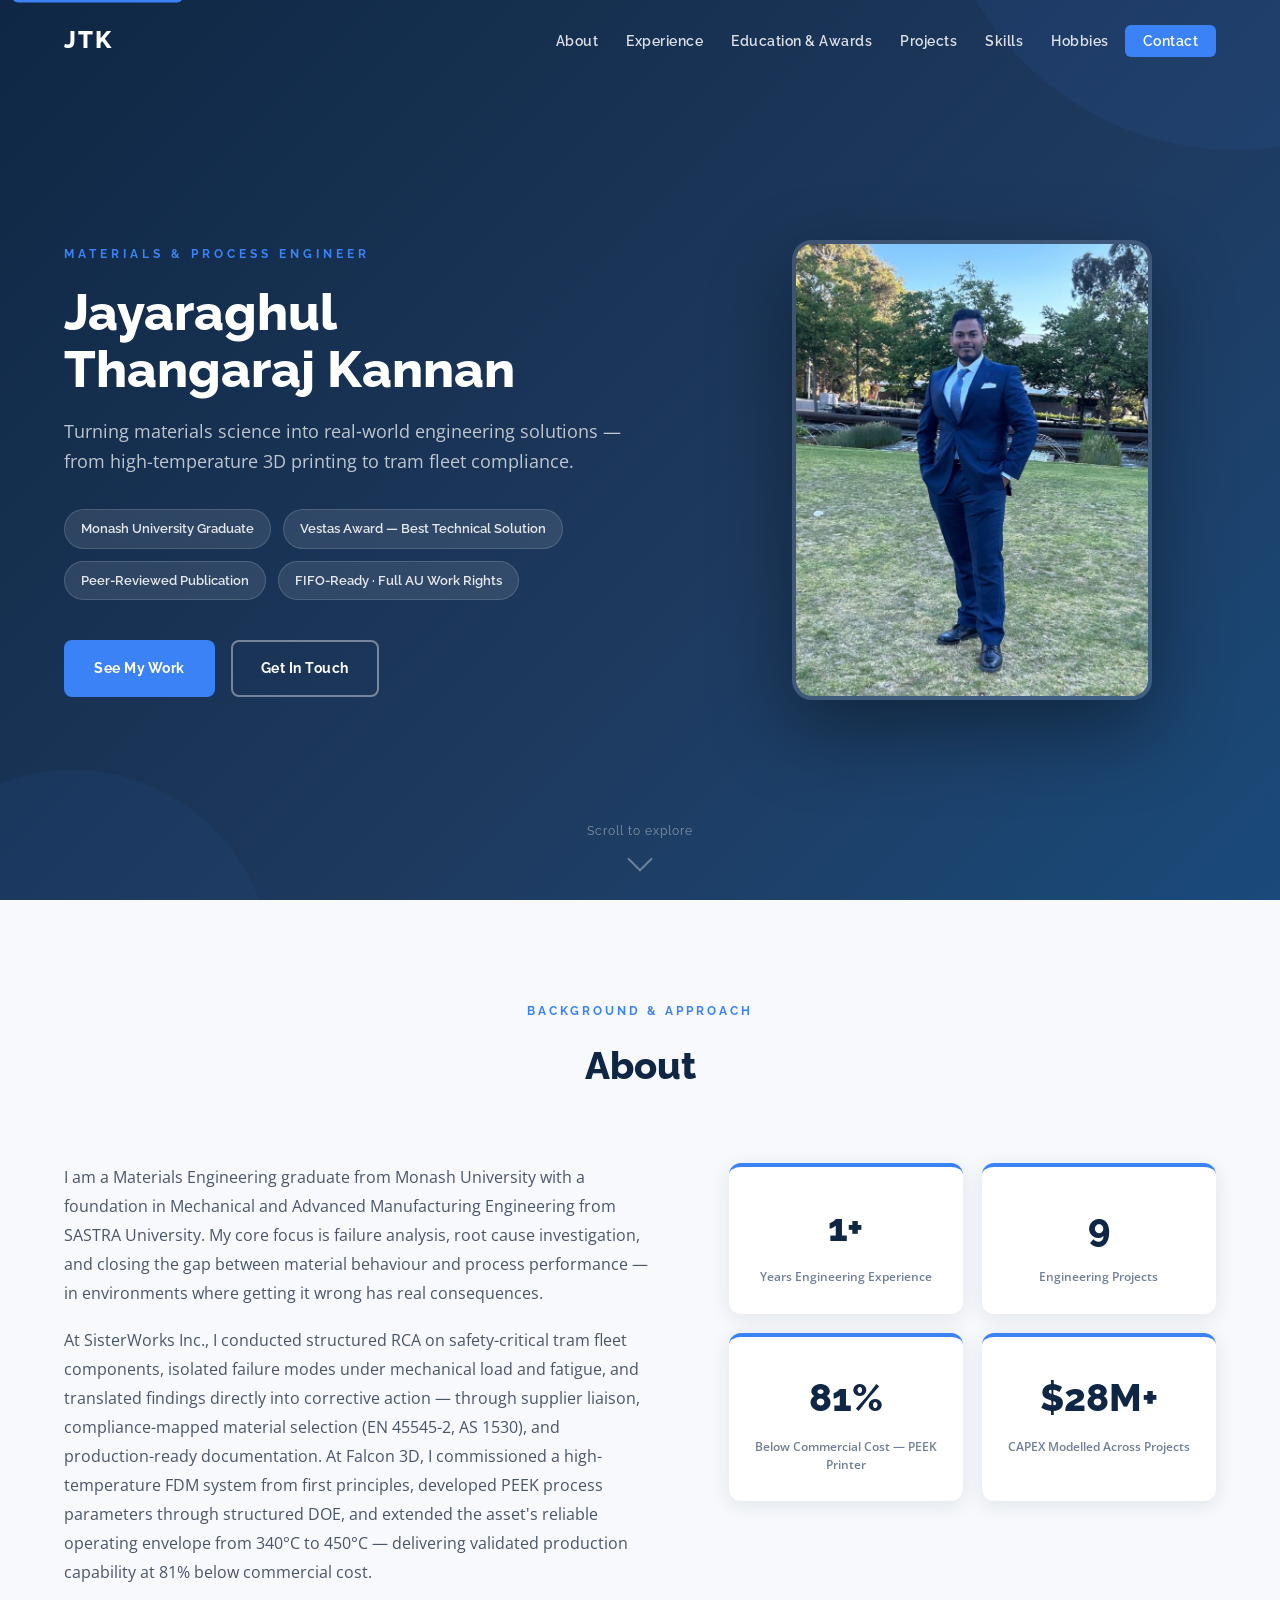
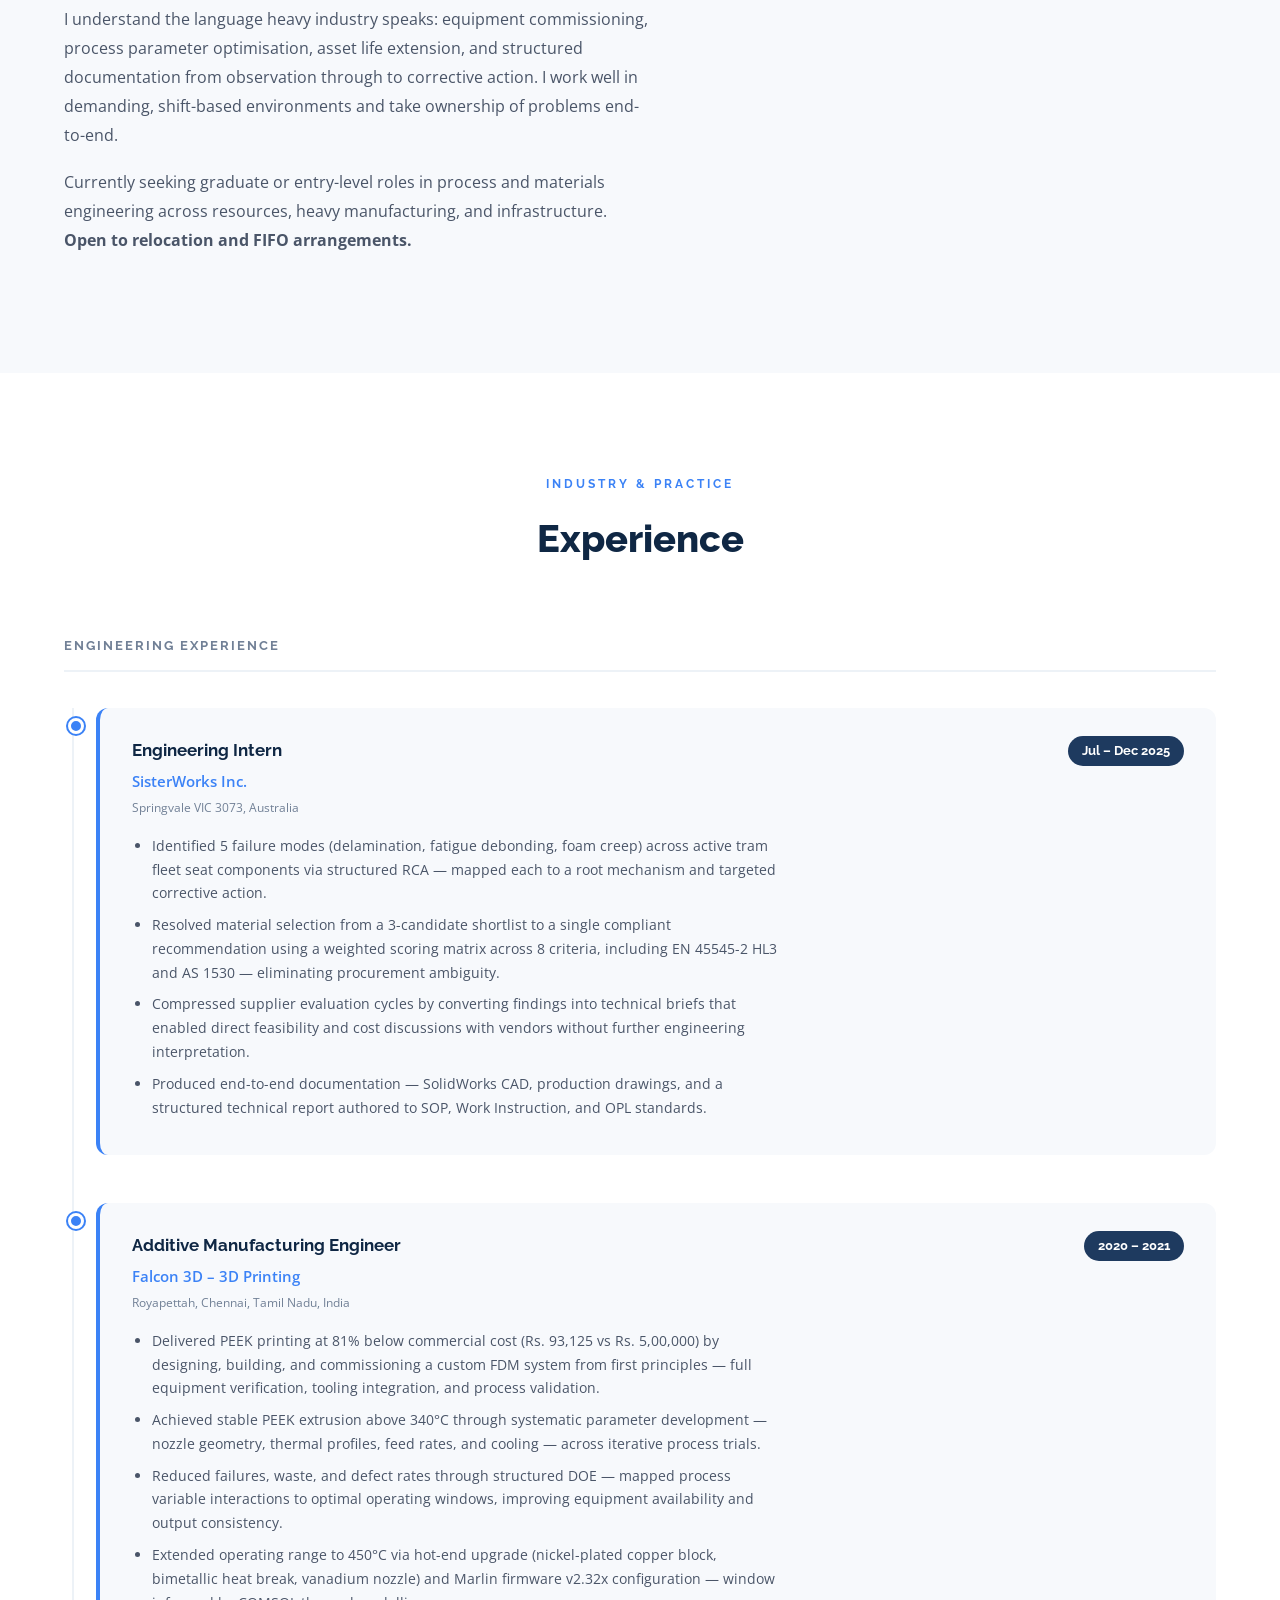
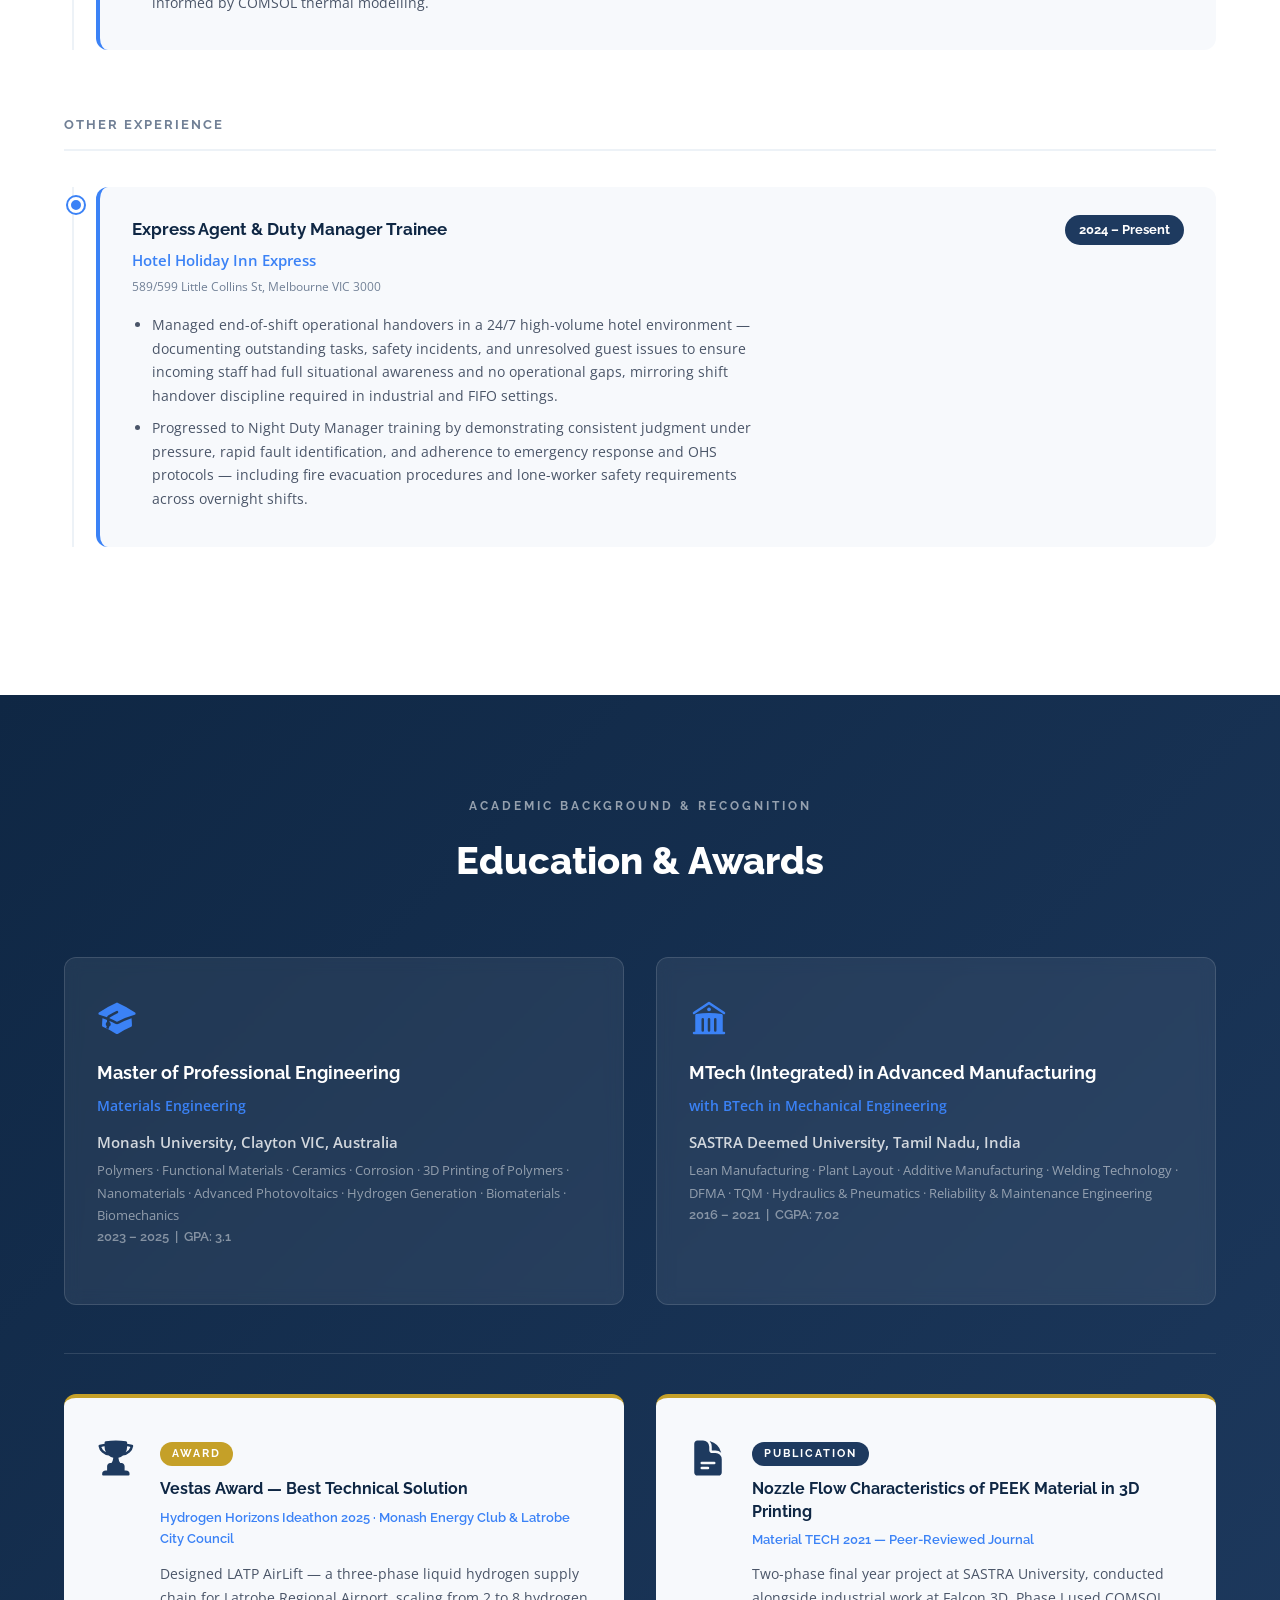
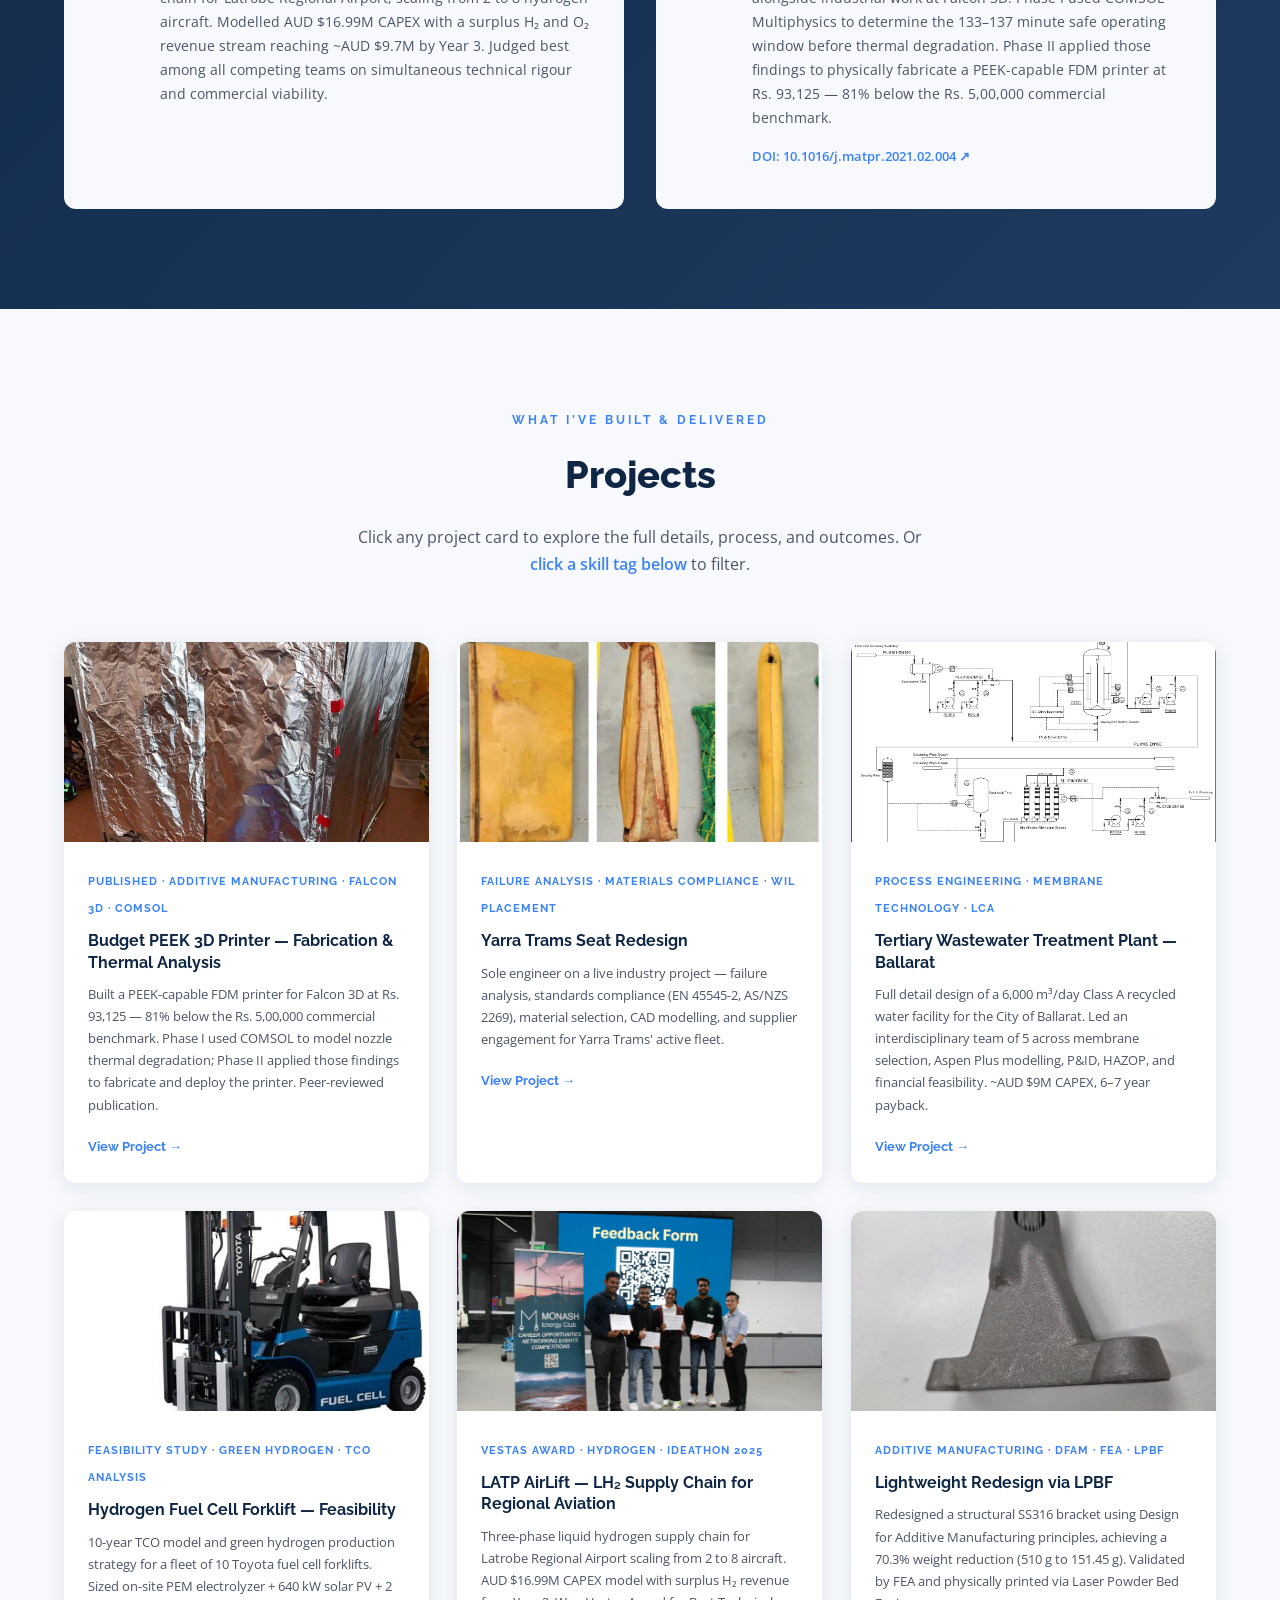
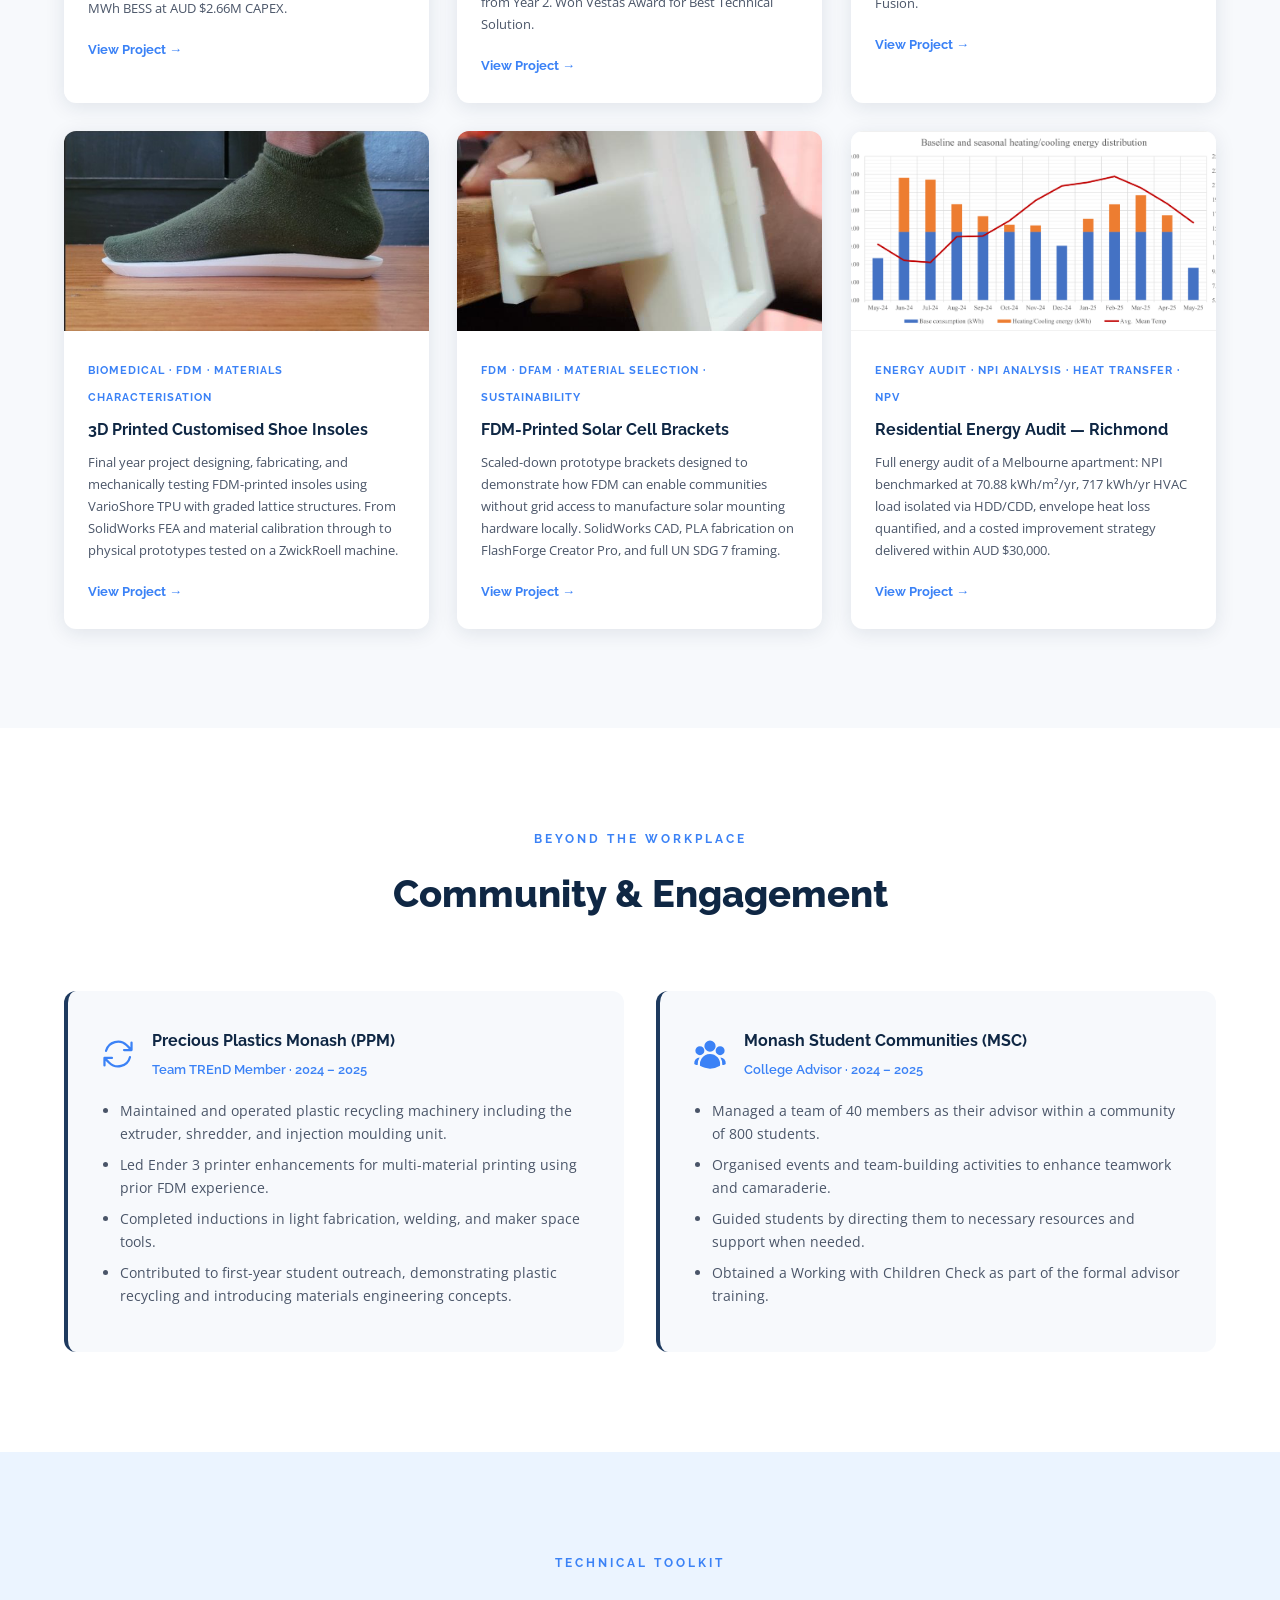
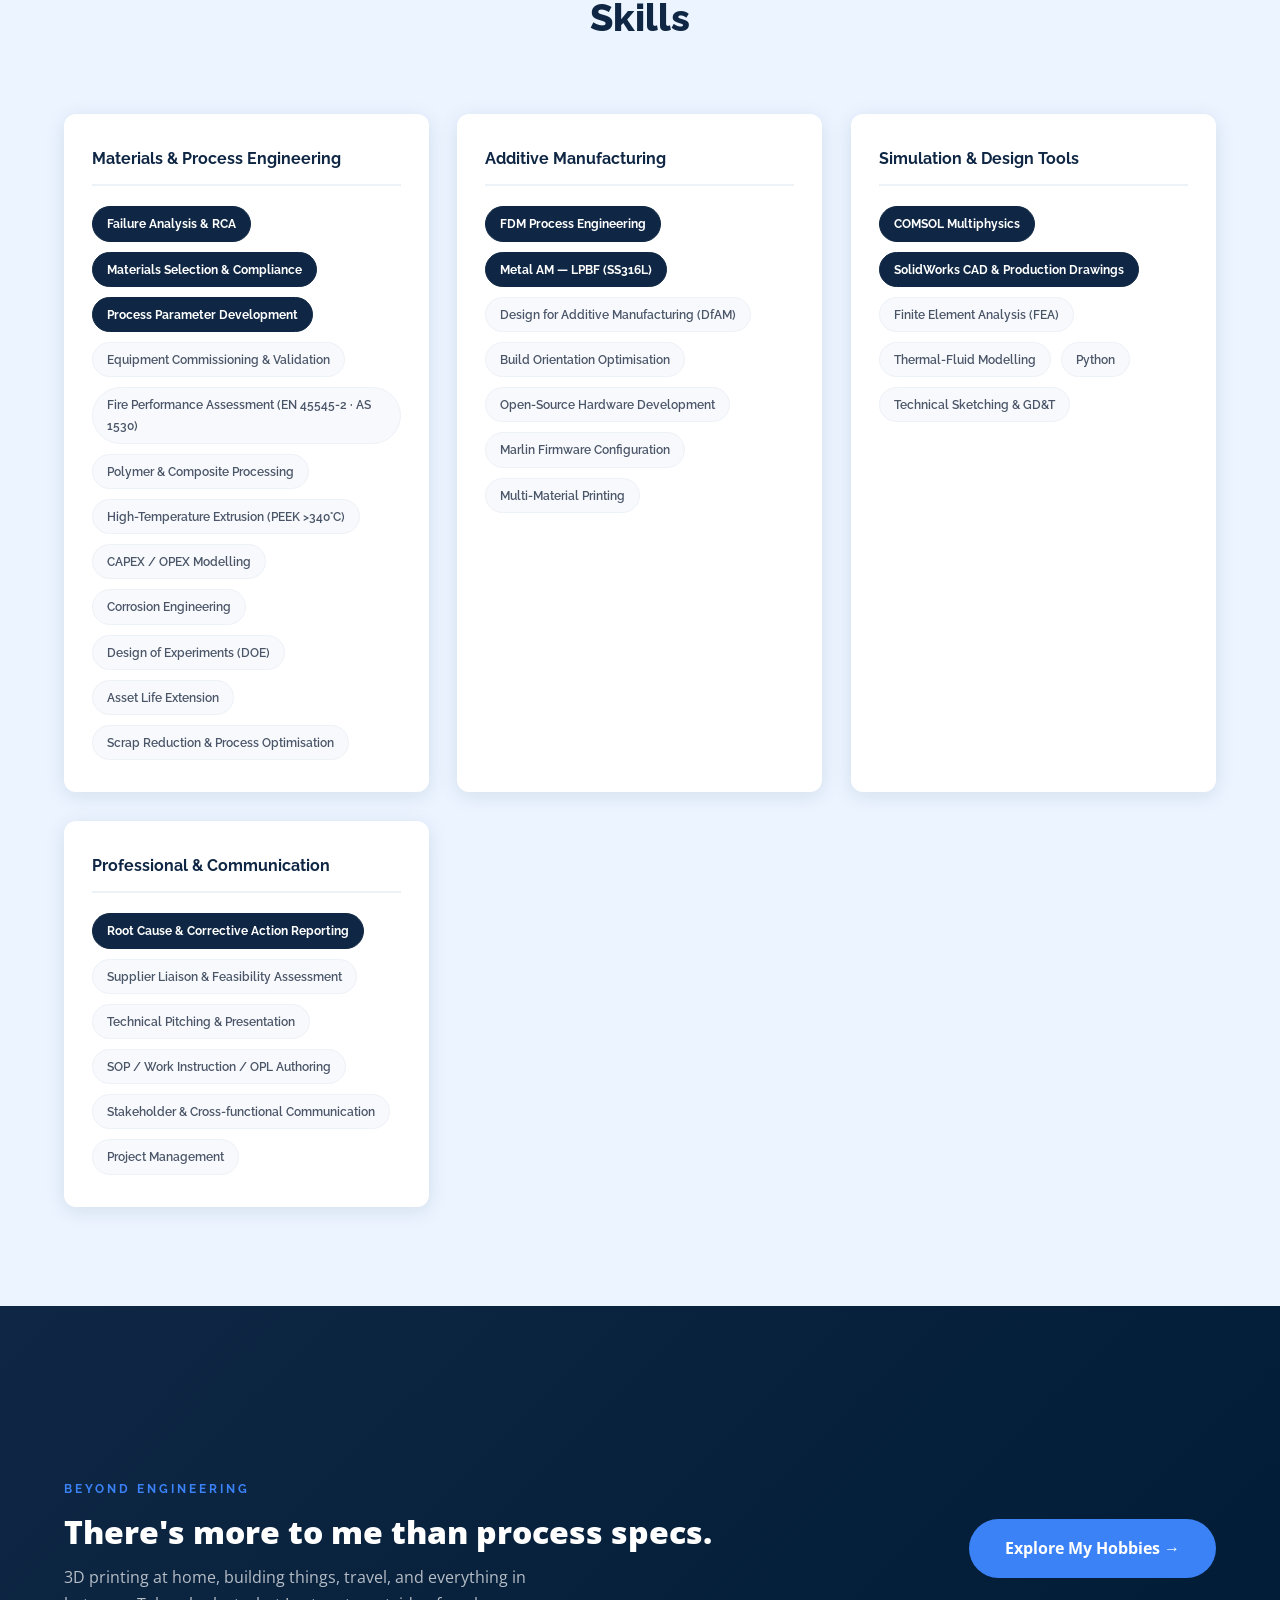
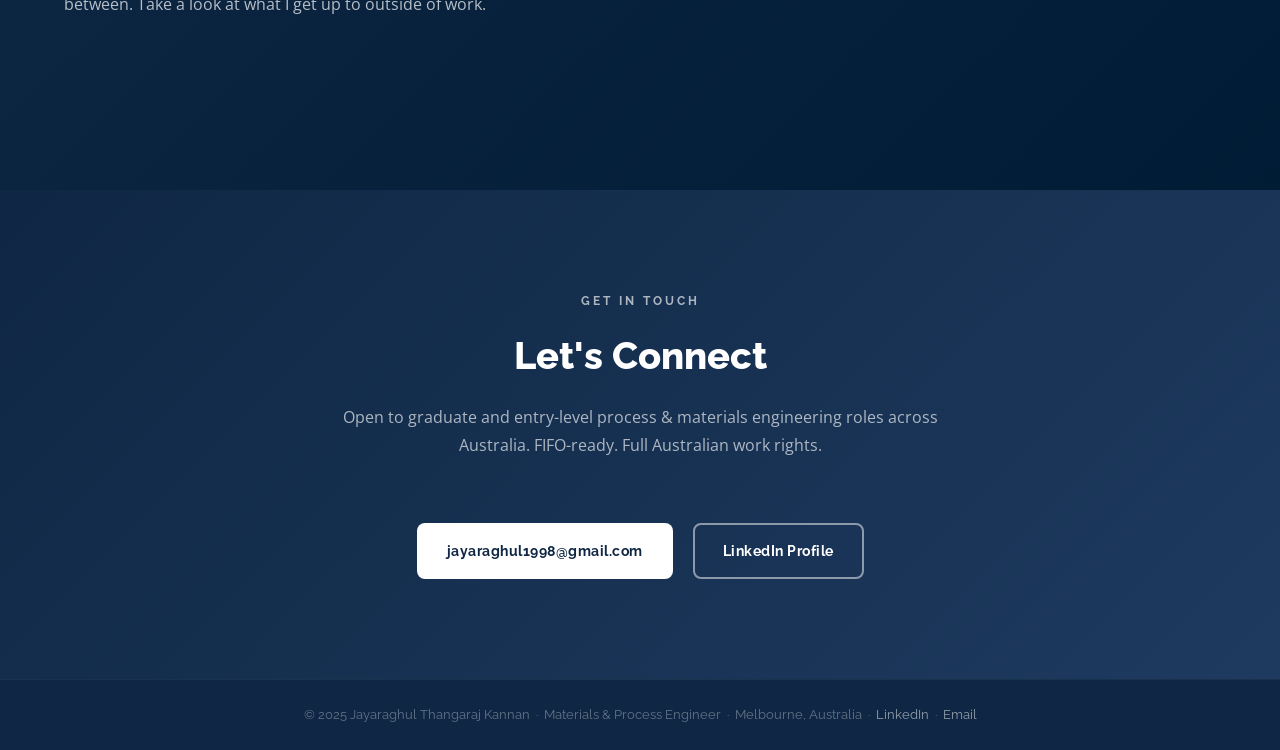
==== index.html @ d1fc7949 "Initial commit — portfolio website" ====
<!DOCTYPE html>
<html lang="en">
<head>
    <meta charset="UTF-8">
    <meta name="viewport" content="width=device-width, initial-scale=1.0">
    <title>Jayaraghul Thangaraj Kannan | Materials & Process Engineer</title>
    <link rel="preconnect" href="https://fonts.googleapis.com">
    <link rel="preconnect" href="https://fonts.gstatic.com" crossorigin>
    <link href="https://fonts.googleapis.com/css2?family=Raleway:wght@300;400;500;600;700;800&family=Open+Sans:wght@300;400;600&display=swap" rel="stylesheet">
    <link rel="stylesheet" href="style.css">
</head>
<body>

    <a class="skip-link" href="#about">Skip to main content</a>

    <!-- ==================== NAVBAR ==================== -->
    <nav class="navbar" id="navbar">
        <div class="nav-container">
            <a href="#home" class="nav-logo">JTK</a>
            <ul class="nav-links" id="navLinks">
                <li><a href="#about">About</a></li>
                <li><a href="#experience">Experience</a></li>
                <li><a href="#education">Education &amp; Awards</a></li>
                <li><a href="#projects">Projects</a></li>
                <li><a href="#skills">Skills</a></li>
                <li><a href="hobbies.html">Hobbies</a></li>
                <li><a href="#contact" class="nav-cta">Contact</a></li>
            </ul>
            <button class="nav-toggle" id="navToggle" aria-label="Toggle menu">
                <span></span><span></span><span></span>
            </button>
        </div>
    </nav>

    <!-- ==================== HERO ==================== -->
    <section class="hero" id="home">
        <div class="hero-container">
            <div class="hero-content">
                <p class="hero-label">Materials &amp; Process Engineer</p>
                <h1 class="hero-name">Jayaraghul<br>Thangaraj Kannan</h1>
                <p class="hero-tagline">Turning materials science into real&#8209;world engineering solutions — from high-temperature 3D printing to tram fleet compliance.</p>
                <div class="hero-highlights">
                    <span>Monash University Graduate</span>
                    <span>Vestas Award — Best Technical Solution</span>
                    <span>Peer-Reviewed Publication</span>
                    <span>FIFO-Ready · Full AU Work Rights</span>
                </div>
                <div class="hero-cta">
                    <a href="#projects" class="btn btn-primary">See My Work</a>
                    <a href="#contact" class="btn btn-outline">Get In Touch</a>
                </div>
            </div>
            <div class="hero-image">
                <div class="image-frame">
                    <img src="images to be used in portfolio page/Jayaraghul Formal suit.jpeg" alt="Jayaraghul Thangaraj Kannan — Materials and Process Engineer">
                </div>
            </div>
        </div>
        <div class="hero-scroll-indicator">
            <span>Scroll to explore</span>
            <div class="scroll-arrow"></div>
        </div>
    </section>

    <!-- ==================== ABOUT ==================== -->
    <section class="about" id="about">
        <div class="section-container">
            <div class="section-header">
                <p class="section-label">Background &amp; Approach</p>
                <h2 class="section-title">About</h2>
            </div>
            <div class="about-grid">
                <div class="about-text">
                    <p>I am a Materials Engineering graduate from Monash University with a foundation in Mechanical and Advanced Manufacturing Engineering from SASTRA University. My core focus is failure analysis, root cause investigation, and closing the gap between material behaviour and process performance — in environments where getting it wrong has real consequences.</p>
                    <p>At SisterWorks Inc., I conducted structured RCA on safety-critical tram fleet components, isolated failure modes under mechanical load and fatigue, and translated findings directly into corrective action — through supplier liaison, compliance-mapped material selection (EN 45545-2, AS 1530), and production-ready documentation. At Falcon 3D, I commissioned a high-temperature FDM system from first principles, developed PEEK process parameters through structured DOE, and extended the asset's reliable operating envelope from 340°C to 450°C — delivering validated production capability at 81% below commercial cost.</p>
                    <p>I understand the language heavy industry speaks: equipment commissioning, process parameter optimisation, asset life extension, and structured documentation from observation through to corrective action. I work well in demanding, shift-based environments and take ownership of problems end-to-end.</p>
                    <p>Currently seeking graduate or entry-level roles in process and materials engineering across resources, heavy manufacturing, and infrastructure. <strong>Open to relocation and FIFO arrangements.</strong></p>
                </div>
                <div class="about-stats">
                    <a href="#experience" class="stat-card fade-in">
                        <span class="stat-number">1+</span>
                        <span class="stat-label">Years Engineering Experience</span>
                    </a>
                    <a href="#projects" class="stat-card fade-in">
                        <span class="stat-number">9</span>
                        <span class="stat-label">Engineering Projects</span>
                    </a>
                    <a href="project-peek-3dprinter.html" class="stat-card fade-in">
                        <span class="stat-number">81%</span>
                        <span class="stat-label">Below Commercial Cost — PEEK Printer</span>
                    </a>
                    <a href="#projects" class="stat-card fade-in">
                        <span class="stat-number">$28M+</span>
                        <span class="stat-label">CAPEX Modelled Across Projects</span>
                    </a>
                </div>
            </div>
        </div>
    </section>

    <!-- ==================== EXPERIENCE ==================== -->
    <section class="experience" id="experience">
        <div class="section-container">
            <div class="section-header">
                <p class="section-label">Industry &amp; Practice</p>
                <h2 class="section-title">Experience</h2>
            </div>

            <h3 class="exp-category">Engineering Experience</h3>
            <div class="timeline">

                <div class="timeline-item fade-in">
                    <div class="timeline-dot"></div>
                    <div class="timeline-content">
                        <div class="timeline-header">
                            <div>
                                <h4 class="timeline-role">Engineering Intern</h4>
                                <p class="timeline-company">SisterWorks Inc.</p>
                                <p class="timeline-location">Springvale VIC 3073, Australia</p>
                            </div>
                            <span class="timeline-date">Jul – Dec 2025</span>
                        </div>
                        <ul class="timeline-bullets">
                            <li>Identified 5 failure modes (delamination, fatigue debonding, foam creep) across active tram fleet seat components via structured RCA — mapped each to a root mechanism and targeted corrective action.</li>
                            <li>Resolved material selection from a 3-candidate shortlist to a single compliant recommendation using a weighted scoring matrix across 8 criteria, including EN 45545-2 HL3 and AS 1530 — eliminating procurement ambiguity.</li>
                            <li>Compressed supplier evaluation cycles by converting findings into technical briefs that enabled direct feasibility and cost discussions with vendors without further engineering interpretation.</li>
                            <li>Produced end-to-end documentation — SolidWorks CAD, production drawings, and a structured technical report authored to SOP, Work Instruction, and OPL standards.</li>
                        </ul>
                    </div>
                </div>

                <div class="timeline-item fade-in">
                    <div class="timeline-dot"></div>
                    <div class="timeline-content">
                        <div class="timeline-header">
                            <div>
                                <h4 class="timeline-role">Additive Manufacturing Engineer</h4>
                                <p class="timeline-company">Falcon 3D – 3D Printing</p>
                                <p class="timeline-location">Royapettah, Chennai, Tamil Nadu, India</p>
                            </div>
                            <span class="timeline-date">2020 – 2021</span>
                        </div>
                        <ul class="timeline-bullets">
                            <li>Delivered PEEK printing at 81% below commercial cost (Rs. 93,125 vs Rs. 5,00,000) by designing, building, and commissioning a custom FDM system from first principles — full equipment verification, tooling integration, and process validation.</li>
                            <li>Achieved stable PEEK extrusion above 340°C through systematic parameter development — nozzle geometry, thermal profiles, feed rates, and cooling — across iterative process trials.</li>
                            <li>Reduced failures, waste, and defect rates through structured DOE — mapped process variable interactions to optimal operating windows, improving equipment availability and output consistency.</li>
                            <li>Extended operating range to 450°C via hot-end upgrade (nickel-plated copper block, bimetallic heat break, vanadium nozzle) and Marlin firmware v2.32x configuration — window informed by COMSOL thermal modelling.</li>
                        </ul>
                    </div>
                </div>

            </div>

            <h3 class="exp-category">Other Experience</h3>
            <div class="timeline">

                <div class="timeline-item fade-in">
                    <div class="timeline-dot"></div>
                    <div class="timeline-content">
                        <div class="timeline-header">
                            <div>
                                <h4 class="timeline-role">Express Agent &amp; Duty Manager Trainee</h4>
                                <p class="timeline-company">Hotel Holiday Inn Express</p>
                                <p class="timeline-location">589/599 Little Collins St, Melbourne VIC 3000</p>
                            </div>
                            <span class="timeline-date">2024 – Present</span>
                        </div>
                        <ul class="timeline-bullets">
                            <li>Managed end-of-shift operational handovers in a 24/7 high-volume hotel environment — documenting outstanding tasks, safety incidents, and unresolved guest issues to ensure incoming staff had full situational awareness and no operational gaps, mirroring shift handover discipline required in industrial and FIFO settings.</li>
                            <li>Progressed to Night Duty Manager training by demonstrating consistent judgment under pressure, rapid fault identification, and adherence to emergency response and OHS protocols — including fire evacuation procedures and lone-worker safety requirements across overnight shifts.</li>
                        </ul>
                    </div>
                </div>

            </div>
        </div>
    </section>

    <!-- ==================== EDUCATION & AWARDS ==================== -->
    <section class="education" id="education">
        <div class="section-container">
            <div class="section-header">
                <p class="section-label">Academic Background &amp; Recognition</p>
                <h2 class="section-title">Education &amp; Awards</h2>
            </div>

            <div class="edu-grid">

                <div class="edu-card fade-in">
                    <div class="edu-icon"><svg xmlns="http://www.w3.org/2000/svg" viewBox="0 0 24 24" fill="currentColor"><path d="M11.7 2.805a.75.75 0 01.6 0A60.65 60.65 0 0122.83 8.72a.75.75 0 01-.231 1.337 49.949 49.949 0 00-9.902 3.912l-.003.002-.34.18a.75.75 0 01-.707 0A50.009 50.009 0 007.5 12.174v-.224c0-.131.067-.248.172-.311a54.614 54.614 0 014.653-2.52.75.75 0 00-.65-1.352 56.129 56.129 0 00-4.78 2.589 1.858 1.858 0 00-.859 1.228 49.803 49.803 0 00-4.634-1.527.75.75 0 01-.231-1.337A60.653 60.653 0 0111.7 2.805z"/><path d="M13.06 15.473a48.45 48.45 0 017.666-3.282c.134 1.414.22 2.843.255 4.285a.75.75 0 01-.46.71 47.878 47.878 0 00-8.105 4.342.75.75 0 01-.832 0 47.877 47.877 0 00-8.104-4.342.75.75 0 01-.461-.71c.035-1.442.121-2.87.255-4.286A48.4 48.4 0 016 13.18v1.27a1.5 1.5 0 00-.14 2.508c-.09.38-.222.753-.397 1.11.452.213.901.434 1.346.661a6.729 6.729 0 00.551-1.608 1.5 1.5 0 00.14-2.67v-.645a48.549 48.549 0 013.44 1.668 2.25 2.25 0 002.12 0z"/></svg></div>
                    <h4 class="edu-degree">Master of Professional Engineering</h4>
                    <p class="edu-field">Materials Engineering</p>
                    <p class="edu-uni">Monash University, Clayton VIC, Australia</p>
                    <p class="edu-courses">Polymers &middot; Functional Materials &middot; Ceramics &middot; Corrosion &middot; 3D Printing of Polymers &middot; Nanomaterials &middot; Advanced Photovoltaics &middot; Hydrogen Generation &middot; Biomaterials &middot; Biomechanics</p>
                    <p class="edu-date">2023 – 2025 &nbsp;|&nbsp; GPA: 3.1</p>
                </div>

                <div class="edu-card fade-in">
                    <div class="edu-icon"><svg xmlns="http://www.w3.org/2000/svg" viewBox="0 0 24 24" fill="currentColor"><path d="M11.584 2.376a.75.75 0 01.832 0l9 6a.75.75 0 11-.832 1.248L12 3.901 3.416 9.624a.75.75 0 01-.832-1.248l9-6z"/><path fill-rule="evenodd" d="M20.25 10.332v9.918H21a.75.75 0 010 1.5H3a.75.75 0 010-1.5h.75v-9.918a.75.75 0 01.634-.74A49.109 49.109 0 0112 9c2.59 0 5.134.202 7.616.592a.75.75 0 01.634.74zm-7.5 2.418a.75.75 0 00-1.5 0v6.75a.75.75 0 001.5 0v-6.75zm3-.75a.75.75 0 01.75.75v6.75a.75.75 0 01-1.5 0v-6.75a.75.75 0 01.75-.75zM9 12.75a.75.75 0 00-1.5 0v6.75a.75.75 0 001.5 0v-6.75z" clip-rule="evenodd"/><path d="M12 7.875a1.125 1.125 0 100-2.25 1.125 1.125 0 000 2.25z"/></svg></div>
                    <h4 class="edu-degree">MTech (Integrated) in Advanced Manufacturing</h4>
                    <p class="edu-field">with BTech in Mechanical Engineering</p>
                    <p class="edu-uni">SASTRA Deemed University, Tamil Nadu, India</p>
                    <p class="edu-courses">Lean Manufacturing &middot; Plant Layout &middot; Additive Manufacturing &middot; Welding Technology &middot; DFMA &middot; TQM &middot; Hydraulics &amp; Pneumatics &middot; Reliability &amp; Maintenance Engineering</p>
                    <p class="edu-date">2016 – 2021 &nbsp;|&nbsp; CGPA: 7.02</p>
                </div>

            </div>

            <span id="awards" style="display:block; position:relative; top:-80px; visibility:hidden;"></span>
            <div class="edu-awards-divider"></div>

            <div class="awards-grid">

                <div class="award-card fade-in">
                    <a href="project-hydrogen-ideathon.html" class="award-stretched-link" aria-label="View Vestas Award project"></a>
                    <div class="award-icon"><svg xmlns="http://www.w3.org/2000/svg" viewBox="0 0 24 24" fill="currentColor"><path fill-rule="evenodd" d="M5.166 2.621v.858c-1.035.148-2.059.33-3.071.543a.75.75 0 00-.584.859 6.753 6.753 0 006.138 5.6 6.73 6.73 0 002.743 1.346A6.707 6.707 0 019.279 15H8.54c-1.036 0-1.875.84-1.875 1.875V19.5h-.75a2.25 2.25 0 00-2.25 2.25c0 .414.336.75.75.75h15a.75.75 0 00.75-.75 2.25 2.25 0 00-2.25-2.25h-.75v-2.625c0-1.036-.84-1.875-1.875-1.875h-.739a6.706 6.706 0 01-1.112-3.173 6.73 6.73 0 002.743-1.347 6.753 6.753 0 006.139-5.6.75.75 0 00-.585-.858 47.077 47.077 0 00-3.07-.543V2.62a.75.75 0 00-.658-.744 49.798 49.798 0 00-6.093-.377c-2.063 0-4.096.128-6.093.377a.75.75 0 00-.657.744zm0 2.629c0 1.196.312 2.32.857 3.294A5.266 5.266 0 013.16 5.337a45.6 45.6 0 012.006-.343v.256zm13.5 0v-.256c.674.1 1.343.214 2.006.343a5.265 5.265 0 01-2.863 3.207 6.72 6.72 0 00.857-3.294z" clip-rule="evenodd"/></svg></div>
                    <div class="award-body">
                        <span class="award-badge">Award</span>
                        <h4 class="award-title">Vestas Award — Best Technical Solution</h4>
                        <p class="award-event">Hydrogen Horizons Ideathon 2025 · Monash Energy Club &amp; Latrobe City Council</p>
                        <p class="award-desc">Designed LATP AirLift — a three-phase liquid hydrogen supply chain for Latrobe Regional Airport, scaling from 2 to 8 hydrogen aircraft. Modelled AUD $16.99M CAPEX with a surplus H₂ and O₂ revenue stream reaching ~AUD $9.7M by Year 3. Judged best among all competing teams on simultaneous technical rigour and commercial viability.</p>
                    </div>
                </div>

                <div class="award-card fade-in">
                    <a href="project-peek-3dprinter.html" class="award-stretched-link" aria-label="View PEEK 3D printer project"></a>
                    <div class="award-icon"><svg xmlns="http://www.w3.org/2000/svg" viewBox="0 0 24 24" fill="currentColor"><path fill-rule="evenodd" d="M5.625 1.5c-1.036 0-1.875.84-1.875 1.875v17.25c0 1.035.84 1.875 1.875 1.875h12.75c1.035 0 1.875-.84 1.875-1.875V12.75A3.75 3.75 0 0016.5 9h-1.875a1.875 1.875 0 01-1.875-1.875V5.25A3.75 3.75 0 009 1.5H5.625zM7.5 15a.75.75 0 01.75-.75h7.5a.75.75 0 010 1.5h-7.5A.75.75 0 017.5 15zm.75 2.25a.75.75 0 000 1.5H12a.75.75 0 000-1.5H8.25z" clip-rule="evenodd"/><path d="M12.971 1.816A5.23 5.23 0 0114.25 5.25v1.875c0 .207.168.375.375.375H16.5a5.23 5.23 0 013.434 1.279 9.768 9.768 0 00-6.963-6.963z"/></svg></div>
                    <div class="award-body">
                        <span class="award-badge pub">Publication</span>
                        <h4 class="award-title">Nozzle Flow Characteristics of PEEK Material in 3D Printing</h4>
                        <p class="award-event">Material TECH 2021 — Peer-Reviewed Journal</p>
                        <p class="award-desc">Two-phase final year project at SASTRA University, conducted alongside industrial work at Falcon 3D. Phase I used COMSOL Multiphysics to determine the 133–137 minute safe operating window before thermal degradation. Phase II applied those findings to physically fabricate a PEEK-capable FDM printer at Rs. 93,125 — 81% below the Rs. 5,00,000 commercial benchmark.</p>
                        <a href="https://doi.org/10.1016/j.matpr.2021.02.004" class="award-doi" target="_blank" rel="noopener">DOI: 10.1016/j.matpr.2021.02.004 ↗</a>
                    </div>
                </div>

            </div>
        </div>
    </section>

    <!-- ==================== PROJECTS ==================== -->
    <section class="projects" id="projects">
        <div class="section-container">
            <div class="section-header">
                <p class="section-label">What I've Built &amp; Delivered</p>
                <h2 class="section-title">Projects</h2>
                <p class="section-subtitle">Click any project card to explore the full details, process, and outcomes. <span id="filterHint" style="display:none;">Or <a href="#skills" style="color:var(--blue-accent);font-weight:600;">click a skill tag below</a> to filter.</span></p>
            </div>
            <div class="filter-bar" id="filterBar" role="status" aria-live="polite"></div>
            <div class="projects-grid">

                <a href="project-peek-3dprinter.html" class="project-card fade-in" data-skills="fdm, peek, comsol, thermal, equipment-commissioning, open-source, marlin">
                    <div class="project-img">
                        <img src="images/projects/peek-3dprinter/fab_p29_1.jpeg" alt="Completed budget PEEK FDM 3D printer fully enclosed in aluminium foil — built for Falcon 3D at Rs. 93,125" loading="lazy">
                    </div>
                    <div class="project-body">
                        <span class="project-tag">Published · Additive Manufacturing · Falcon 3D · COMSOL</span>
                        <h4 class="project-title">Budget PEEK 3D Printer — Fabrication &amp; Thermal Analysis</h4>
                        <p class="project-desc">Built a PEEK-capable FDM printer for Falcon 3D at Rs. 93,125 — 81% below the Rs. 5,00,000 commercial benchmark. Phase I used COMSOL to model nozzle thermal degradation; Phase II applied those findings to fabricate and deploy the printer. Peer-reviewed publication.</p>
                        <span class="project-link">View Project →</span>
                    </div>
                </a>

                <a href="project-tram-seat.html" class="project-card fade-in" data-skills="failure-analysis, materials-selection, solidworks, en-45545-2, polymer, feasibility">
                    <div class="project-img">
                        <img src="images/projects/tram-seat/seat-damage.jpg" alt="Decommissioned Yarra Trams seat showing surface wear and foam delamination" style="width:100%;height:100%;object-fit:cover;" loading="lazy">
                    </div>
                    <div class="project-body">
                        <span class="project-tag">Failure Analysis · Materials Compliance · WIL Placement</span>
                        <h4 class="project-title">Yarra Trams Seat Redesign</h4>
                        <p class="project-desc">Sole engineer on a live industry project — failure analysis, standards compliance (EN 45545-2, AS/NZS 2269), material selection, CAD modelling, and supplier engagement for Yarra Trams' active fleet.</p>
                        <span class="project-link">View Project →</span>
                    </div>
                </a>

                <a href="project-wastewater.html" class="project-card fade-in" data-skills="process-engineering, capex, feasibility, hazop">
                    <div class="project-img">
                        <img src="images/projects/wastewater/pid-diagram.png" alt="P&ID diagram for tertiary wastewater treatment plant — equalization tank, MBBR reactor, microfiltration membrane system with full instrumentation" loading="lazy">
                    </div>
                    <div class="project-body">
                        <span class="project-tag">Process Engineering · Membrane Technology · LCA</span>
                        <h4 class="project-title">Tertiary Wastewater Treatment Plant — Ballarat</h4>
                        <p class="project-desc">Full detail design of a 6,000 m³/day Class A recycled water facility for the City of Ballarat. Led an interdisciplinary team of 5 across membrane selection, Aspen Plus modelling, P&amp;ID, HAZOP, and financial feasibility. ~AUD $9M CAPEX, 6–7 year payback.</p>
                        <span class="project-link">View Project →</span>
                    </div>
                </a>

                <a href="project-hydrogen-forklifts.html" class="project-card fade-in" data-skills="capex, feasibility, green-hydrogen, python">
                    <div class="project-img">
                        <img src="images/projects/hydrogen-forklifts/toyota-forklift.png" alt="Toyota 2.5-ton hydrogen fuel cell forklift — blue industrial forklift with FUEL CELL branding" style="width:100%;height:100%;object-fit:cover;background:#f0f4f8;" loading="lazy">
                    </div>
                    <div class="project-body">
                        <span class="project-tag">Feasibility Study · Green Hydrogen · TCO Analysis</span>
                        <h4 class="project-title">Hydrogen Fuel Cell Forklift — Feasibility</h4>
                        <p class="project-desc">10-year TCO model and green hydrogen production strategy for a fleet of 10 Toyota fuel cell forklifts. Sized on-site PEM electrolyzer + 640 kW solar PV + 2 MWh BESS at AUD $2.66M CAPEX.</p>
                        <span class="project-link">View Project →</span>
                    </div>
                </a>

                <a href="project-hydrogen-ideathon.html" class="project-card fade-in" data-skills="capex, feasibility, green-hydrogen, presentation">
                    <div class="project-img">
                        <img src="images/projects/hydrogen-ideathon/vestas-team-photo.jpg" alt="Team LATP AirLift holding Vestas Award certificates at Ideathon 2025" loading="lazy">
                    </div>
                    <div class="project-body">
                        <span class="project-tag">Vestas Award · Hydrogen · Ideathon 2025</span>
                        <h4 class="project-title">LATP AirLift — LH₂ Supply Chain for Regional Aviation</h4>
                        <p class="project-desc">Three-phase liquid hydrogen supply chain for Latrobe Regional Airport scaling from 2 to 8 aircraft. AUD $16.99M CAPEX model with surplus H₂ revenue from Year 2. Won Vestas Award for Best Technical Solution.</p>
                        <span class="project-link">View Project →</span>
                    </div>
                </a>

                <a href="project-lpbf-redesign.html" class="project-card fade-in" data-skills="lpbf, dfam, fea, solidworks">
                    <div class="project-img">
                        <img src="images/projects/lpbf/printed-part-top.jpg" alt="LPBF printed SS316 redesigned bracket — triangular A-frame geometry, physically manufactured at Monash University" loading="lazy">
                    </div>
                    <div class="project-body">
                        <span class="project-tag">Additive Manufacturing · DfAM · FEA · LPBF</span>
                        <h4 class="project-title">Lightweight Redesign via LPBF</h4>
                        <p class="project-desc">Redesigned a structural SS316 bracket using Design for Additive Manufacturing principles, achieving a 70.3% weight reduction (510 g to 151.45 g). Validated by FEA and physically printed via Laser Powder Bed Fusion.</p>
                        <span class="project-link">View Project →</span>
                    </div>
                </a>

                <a href="project-shoe-insole.html" class="project-card fade-in" data-skills="fdm, dfam, fea, solidworks, materials-selection">
                    <div class="project-img">
                        <img src="images/projects/shoe-insole/finished-insole.jpg" alt="Finished 3D printed VarioShore TPU shoe insole with foot placed on top, showing the completed prototype from the Monash final year project" loading="lazy">
                    </div>
                    <div class="project-body">
                        <span class="project-tag">Biomedical · FDM · Materials Characterisation</span>
                        <h4 class="project-title">3D Printed Customised Shoe Insoles</h4>
                        <p class="project-desc">Final year project designing, fabricating, and mechanically testing FDM-printed insoles using VarioShore TPU with graded lattice structures. From SolidWorks FEA and material calibration through to physical prototypes tested on a ZwickRoell machine.</p>
                        <span class="project-link">View Project →</span>
                    </div>
                </a>

                <a href="project-fdm-solar-bracket.html" class="project-card fade-in" data-skills="fdm, dfam, solidworks, materials-selection">
                    <div class="project-img">
                        <img src="images/projects/fdm-solar-bracket/mounted-assembly.png" alt="Assembled FDM-printed PLA solar cell bracket mounted on test rod — full assembly of panel frame, ball-joint, and base" style="width:100%;height:100%;object-fit:cover;background:#f0f0f0;" loading="lazy">
                    </div>
                    <div class="project-body">
                        <span class="project-tag">FDM · DfAM · Material Selection · Sustainability</span>
                        <h4 class="project-title">FDM-Printed Solar Cell Brackets</h4>
                        <p class="project-desc">Scaled-down prototype brackets designed to demonstrate how FDM can enable communities without grid access to manufacture solar mounting hardware locally. SolidWorks CAD, PLA fabrication on FlashForge Creator Pro, and full UN SDG 7 framing.</p>
                        <span class="project-link">View Project →</span>
                    </div>
                </a>

                <a href="project-energy-audit.html" class="project-card fade-in" data-skills="thermal, capex, process-engineering">
                    <div class="project-img">
                        <img src="images/projects/energy-audit/energy-seasonal-distribution.png" alt="Monthly energy distribution chart showing baseline and seasonal heating/cooling consumption from May 2024 to May 2025" style="width:100%;height:100%;object-fit:cover;background:#f4f6f8;" loading="lazy">
                    </div>
                    <div class="project-body">
                        <span class="project-tag">Energy Audit · NPI Analysis · Heat Transfer · NPV</span>
                        <h4 class="project-title">Residential Energy Audit — Richmond</h4>
                        <p class="project-desc">Full energy audit of a Melbourne apartment: NPI benchmarked at 70.88 kWh/m²/yr, 717 kWh/yr HVAC load isolated via HDD/CDD, envelope heat loss quantified, and a costed improvement strategy delivered within AUD $30,000.</p>
                        <span class="project-link">View Project →</span>
                    </div>
                </a>

            </div>
        </div>
    </section>

    <!-- ==================== EXTRACURRICULAR ==================== -->
    <section class="extracurricular" id="extracurricular">
        <div class="section-container">
            <div class="section-header">
                <p class="section-label">Beyond the Workplace</p>
                <h2 class="section-title">Community &amp; Engagement</h2>
            </div>
            <div class="extra-grid">

                <div class="extra-card fade-in">
                    <div class="extra-header">
                        <div class="extra-icon"><svg xmlns="http://www.w3.org/2000/svg" viewBox="0 0 24 24" fill="currentColor"><path fill-rule="evenodd" d="M4.755 10.059a7.5 7.5 0 0112.548-3.364l1.903 1.903h-3.183a.75.75 0 100 1.5h4.992a.75.75 0 00.75-.75V4.356a.75.75 0 00-1.5 0v3.18l-1.9-1.9A9 9 0 003.306 9.67a.75.75 0 101.45.388zm15.408 3.352a.75.75 0 00-.919.53 7.5 7.5 0 01-12.548 3.364l-1.902-1.903h3.183a.75.75 0 000-1.5H2.984a.75.75 0 00-.75.75v4.992a.75.75 0 001.5 0v-3.18l1.9 1.9a9 9 0 0015.059-4.035.75.75 0 00-.53-.918z" clip-rule="evenodd"/></svg></div>
                        <div>
                            <h4 class="extra-title">Precious Plastics Monash (PPM)</h4>
                            <p class="extra-role">Team TREnD Member &middot; 2024 – 2025</p>
                        </div>
                    </div>
                    <ul class="extra-bullets">
                        <li>Maintained and operated plastic recycling machinery including the extruder, shredder, and injection moulding unit.</li>
                        <li>Led Ender 3 printer enhancements for multi-material printing using prior FDM experience.</li>
                        <li>Completed inductions in light fabrication, welding, and maker space tools.</li>
                        <li>Contributed to first-year student outreach, demonstrating plastic recycling and introducing materials engineering concepts.</li>
                    </ul>
                </div>

                <div class="extra-card fade-in">
                    <div class="extra-header">
                        <div class="extra-icon"><svg xmlns="http://www.w3.org/2000/svg" viewBox="0 0 24 24" fill="currentColor"><path fill-rule="evenodd" d="M8.25 6.75a3.75 3.75 0 117.5 0 3.75 3.75 0 01-7.5 0zM15.75 9.75a3 3 0 116 0 3 3 0 01-6 0zM2.25 9.75a3 3 0 116 0 3 3 0 01-6 0zM6.31 15.117A6.745 6.745 0 0112 12a6.745 6.745 0 016.709 7.498.75.75 0 01-.372.568A12.696 12.696 0 0112 21.75c-2.305 0-4.47-.612-6.337-1.684a.75.75 0 01-.372-.568 6.787 6.787 0 011.019-4.38z" clip-rule="evenodd"/><path d="M5.082 14.254a8.287 8.287 0 00-1.308 5.135 9.687 9.687 0 01-1.764-.44l-.115-.04a.563.563 0 01-.373-.487l-.01-.121a3.75 3.75 0 013.57-4.047zM20.226 19.389a8.287 8.287 0 00-1.308-5.135 3.75 3.75 0 013.57 4.047l-.01.121a.563.563 0 01-.373.487l-.115.04c-.567.2-1.156.349-1.764.441z"/></svg></div>
                        <div>
                            <h4 class="extra-title">Monash Student Communities (MSC)</h4>
                            <p class="extra-role">College Advisor &middot; 2024 – 2025</p>
                        </div>
                    </div>
                    <ul class="extra-bullets">
                        <li>Managed a team of 40 members as their advisor within a community of 800 students.</li>
                        <li>Organised events and team-building activities to enhance teamwork and camaraderie.</li>
                        <li>Guided students by directing them to necessary resources and support when needed.</li>
                        <li>Obtained a Working with Children Check as part of the formal advisor training.</li>
                    </ul>
                </div>

            </div>
        </div>
    </section>

    <!-- ==================== SKILLS ==================== -->
    <section class="skills" id="skills">
        <div class="section-container">
            <div class="section-header">
                <p class="section-label">Technical Toolkit</p>
                <h2 class="section-title">Skills</h2>
            </div>
            <div class="skills-grid">

                <div class="skill-group fade-in">
                    <h4 class="skill-group-title">Materials &amp; Process Engineering</h4>
                    <div class="skill-tags">
                        <span class="skill-highlight" data-filter="failure-analysis" role="button" tabindex="0" aria-label="Filter projects by Failure Analysis & RCA">Failure Analysis &amp; RCA</span>
                        <span class="skill-highlight" data-filter="materials-selection" role="button" tabindex="0" aria-label="Filter projects by Materials Selection">Materials Selection &amp; Compliance</span>
                        <span class="skill-highlight" data-filter="process-engineering" role="button" tabindex="0" aria-label="Filter projects by Process Engineering">Process Parameter Development</span>
                        <span data-filter="equipment-commissioning" role="button" tabindex="0" aria-label="Filter projects by Equipment Commissioning">Equipment Commissioning &amp; Validation</span>
                        <span data-filter="en-45545-2" role="button" tabindex="0" aria-label="Filter projects by Fire Performance">Fire Performance Assessment (EN 45545-2 · AS 1530)</span>
                        <span data-filter="polymer" role="button" tabindex="0" aria-label="Filter projects by Polymer Processing">Polymer &amp; Composite Processing</span>
                        <span data-filter="peek" role="button" tabindex="0" aria-label="Filter projects by PEEK Extrusion">High-Temperature Extrusion (PEEK &gt;340°C)</span>
                        <span data-filter="capex" role="button" tabindex="0" aria-label="Filter projects by CAPEX Modelling">CAPEX / OPEX Modelling</span>
                        <span data-filter="corrosion" role="button" tabindex="0" aria-label="Filter projects by Corrosion Engineering">Corrosion Engineering</span>
                        <span data-filter="doe" role="button" tabindex="0" aria-label="Filter projects by DOE">Design of Experiments (DOE)</span>
                        <span data-filter="asset-life" role="button" tabindex="0" aria-label="Filter projects by Asset Life Extension">Asset Life Extension</span>
                        <span data-filter="process-optimisation" role="button" tabindex="0" aria-label="Filter projects by Process Optimisation">Scrap Reduction &amp; Process Optimisation</span>
                    </div>
                </div>

                <div class="skill-group fade-in">
                    <h4 class="skill-group-title">Additive Manufacturing</h4>
                    <div class="skill-tags">
                        <span class="skill-highlight" data-filter="fdm" role="button" tabindex="0" aria-label="Filter projects by FDM">FDM Process Engineering</span>
                        <span class="skill-highlight" data-filter="lpbf" role="button" tabindex="0" aria-label="Filter projects by LPBF">Metal AM — LPBF (SS316L)</span>
                        <span data-filter="dfam" role="button" tabindex="0" aria-label="Filter projects by DfAM">Design for Additive Manufacturing (DfAM)</span>
                        <span data-filter="dfam" role="button" tabindex="0" aria-label="Filter projects by DfAM">Build Orientation Optimisation</span>
                        <span data-filter="open-source" role="button" tabindex="0" aria-label="Filter projects by Open-Source Hardware">Open-Source Hardware Development</span>
                        <span data-filter="marlin" role="button" tabindex="0" aria-label="Filter projects by Marlin Firmware">Marlin Firmware Configuration</span>
                        <span data-filter="fdm" role="button" tabindex="0" aria-label="Filter projects by FDM">Multi-Material Printing</span>
                    </div>
                </div>

                <div class="skill-group fade-in">
                    <h4 class="skill-group-title">Simulation &amp; Design Tools</h4>
                    <div class="skill-tags">
                        <span class="skill-highlight" data-filter="comsol" role="button" tabindex="0" aria-label="Filter projects by COMSOL">COMSOL Multiphysics</span>
                        <span class="skill-highlight" data-filter="solidworks" role="button" tabindex="0" aria-label="Filter projects by SolidWorks">SolidWorks CAD &amp; Production Drawings</span>
                        <span data-filter="fea" role="button" tabindex="0" aria-label="Filter projects by FEA">Finite Element Analysis (FEA)</span>
                        <span data-filter="thermal" role="button" tabindex="0" aria-label="Filter projects by Thermal Modelling">Thermal-Fluid Modelling</span>
                        <span data-filter="python" role="button" tabindex="0" aria-label="Filter projects by Python">Python</span>
                        <span data-filter="gdt" role="button" tabindex="0" aria-label="Filter projects by GD&T">Technical Sketching &amp; GD&amp;T</span>
                    </div>
                </div>

                <div class="skill-group fade-in">
                    <h4 class="skill-group-title">Professional &amp; Communication</h4>
                    <div class="skill-tags">
                        <span class="skill-highlight" data-filter="failure-analysis" role="button" tabindex="0" aria-label="Filter projects by Root Cause Reporting">Root Cause &amp; Corrective Action Reporting</span>
                        <span data-filter="feasibility" role="button" tabindex="0" aria-label="Filter projects by Feasibility Assessment">Supplier Liaison &amp; Feasibility Assessment</span>
                        <span data-filter="presentation" role="button" tabindex="0" aria-label="Filter projects by Presentation">Technical Pitching &amp; Presentation</span>
                        <span data-filter="sop" role="button" tabindex="0" aria-label="Filter projects by SOP Authoring">SOP / Work Instruction / OPL Authoring</span>
                        <span data-filter="communication" role="button" tabindex="0" aria-label="Filter projects by Communication">Stakeholder &amp; Cross-functional Communication</span>
                        <span data-filter="project-management" role="button" tabindex="0" aria-label="Filter projects by Project Management">Project Management</span>
                    </div>
                </div>

            </div>
        </div>
    </section>

    <!-- ==================== HOBBIES CTA ==================== -->
    <section class="hobbies-cta">
        <div class="section-container">
            <div class="hobbies-cta-inner">
                <div class="hobbies-cta-text">
                    <p class="section-label" style="color:var(--blue-accent);">Beyond Engineering</p>
                    <h2 class="hobbies-cta-title">There's more to me than process specs.</h2>
                    <p class="hobbies-cta-sub">3D printing at home, building things, travel, and everything in between. Take a look at what I get up to outside of work.</p>
                </div>
                <a href="hobbies.html" class="hobbies-cta-btn">Explore My Hobbies →</a>
            </div>
        </div>
    </section>

    <!-- ==================== CONTACT ==================== -->
    <section class="contact" id="contact">
        <div class="section-container">
            <div class="section-header light">
                <p class="section-label">Get In Touch</p>
                <h2 class="section-title">Let's Connect</h2>
                <p class="section-subtitle">Open to graduate and entry-level process &amp; materials engineering roles across Australia. FIFO-ready. Full Australian work rights.</p>
            </div>
            <div class="contact-buttons">
                <a href="mailto:jayaraghul1998@gmail.com" class="btn btn-white">jayaraghul1998@gmail.com</a>
                <a href="https://linkedin.com/in/jayaraghul-kannan-59ba121a6" target="_blank" rel="noopener" class="btn btn-outline-white">LinkedIn Profile</a>
            </div>
        </div>
    </section>

    <!-- ==================== FOOTER ==================== -->
    <footer class="footer">
        <p>© 2025 Jayaraghul Thangaraj Kannan &nbsp;·&nbsp; Materials &amp; Process Engineer &nbsp;·&nbsp; Melbourne, Australia &nbsp;·&nbsp; <a href="https://linkedin.com/in/jayaraghul-kannan-59ba121a6" target="_blank" rel="noopener">LinkedIn</a> &nbsp;·&nbsp; <a href="mailto:jayaraghul1998@gmail.com">Email</a></p>
    </footer>

    <script src="script.js"></script>
</body>
</html>
---- style.css ----
/* ===================================
   VARIABLES & RESET
=================================== */
:root {
    --navy:       #0F2744;
    --navy-mid:   #1E3A5F;
    --navy-light: #2B5282;
    --blue-accent:#3B82F6;
    --blue-light: #EBF4FF;
    --gold:       #C5A028;
    --white:      #FFFFFF;
    --off-white:  #F7F9FC;
    --light-grey: #EDF2F7;
    --text-dark:  #1A202C;
    --text-mid:   #4A5568;
    --text-light: #718096;
    --shadow:     0 4px 20px rgba(15,39,68,0.10);
    --shadow-hover: 0 8px 40px rgba(15,39,68,0.18);
    --radius:     12px;
    --ease-out:   cubic-bezier(0.23, 1, 0.32, 1);
}

*, *::before, *::after { margin:0; padding:0; box-sizing:border-box; }
html { scroll-behavior: smooth; }

/* Skip-to-main link — visually hidden until focused */
.skip-link {
    position:fixed; top:12px; left:12px; z-index:9999;
    background:var(--blue-accent); color:var(--white);
    padding:10px 18px; border-radius:6px;
    font-family:'Raleway',sans-serif; font-size:0.9rem; font-weight:700;
    transform:translateY(-120%);
    transition: transform 160ms var(--ease-out);
}
.skip-link:focus { transform:translateY(0); }
body { font-family:'Open Sans',sans-serif; color:var(--text-dark); background:var(--white); line-height:1.7; }
h1,h2,h3,h4 { font-family:'Raleway',sans-serif; }
a { text-decoration:none; color:inherit; }
ul { list-style:none; }
img { max-width:100%; display:block; }

/* ===================================
   NAVBAR
=================================== */
.navbar {
    position:fixed; top:0; left:0; right:0; z-index:1000;
    padding:20px 0;
    transition: background 250ms var(--ease-out), padding 250ms var(--ease-out), box-shadow 250ms var(--ease-out);
}
.navbar.scrolled {
    background:var(--navy);
    padding:14px 0;
    box-shadow:0 2px 20px rgba(0,0,0,0.3);
}
.nav-container {
    max-width:1200px; margin:0 auto; padding:0 24px;
    display:flex; align-items:center; justify-content:space-between;
}
.nav-logo {
    font-family:'Raleway',sans-serif; font-weight:800;
    font-size:1.5rem; color:var(--white); letter-spacing:2px;
}
.nav-links { display:flex; align-items:center; gap:4px; }
.nav-links li a {
    color:rgba(255,255,255,0.85); font-size:0.86rem; font-weight:600;
    letter-spacing:0.5px; padding:8px 12px; border-radius:6px;
    transition: background 160ms var(--ease-out), color 160ms var(--ease-out); font-family:'Raleway',sans-serif;
}
.nav-links li a:hover { color:var(--white); background:rgba(255,255,255,0.1); }
.nav-links li a:focus-visible { outline:2px solid var(--white); outline-offset:3px; }
.nav-links li a.nav-cta {
    background:var(--blue-accent); color:var(--white);
    padding:8px 18px; border-radius:6px;
}
.nav-links li a.nav-cta:hover { background:#2563EB; }
@media (hover:hover) and (pointer:fine) {
    .nav-links li a.nav-cta:hover { transform:translateY(-1px); }
}
.nav-toggle {
    display:none; flex-direction:column; gap:5px;
    background:none; border:none; cursor:pointer; padding:4px;
}
.nav-toggle span { display:block; width:24px; height:2px; background:white; border-radius:2px; transition: transform 200ms var(--ease-out), opacity 200ms var(--ease-out); }

/* ===================================
   SECTION COMMON
=================================== */
.section-container { max-width:1200px; margin:0 auto; padding:100px 24px; }
.section-header { text-align:center; margin-bottom:64px; }
.section-label {
    font-family:'Raleway',sans-serif; font-size:0.78rem; font-weight:700;
    letter-spacing:3px; text-transform:uppercase; color:var(--blue-accent); margin-bottom:12px;
}
.section-title { font-size:2.4rem; font-weight:800; color:var(--navy); margin-bottom:16px; }
.section-subtitle { font-size:1rem; color:var(--text-mid); max-width:600px; margin:0 auto; }
.section-header.light .section-label { color:rgba(255,255,255,0.65); }
.section-header.light .section-title  { color:var(--white); }
.section-header.light .section-subtitle { color:rgba(255,255,255,0.65); }

/* ===================================
   BUTTONS
=================================== */
.btn {
    display:inline-flex; align-items:center; gap:8px;
    padding:14px 28px; border-radius:8px;
    font-family:'Raleway',sans-serif; font-weight:700;
    font-size:0.9rem; letter-spacing:0.5px;
    transition: background 160ms var(--ease-out), transform 150ms var(--ease-out), box-shadow 160ms var(--ease-out), border-color 160ms var(--ease-out);
    cursor:pointer; border:2px solid transparent;
}
.btn:active { transform: scale(0.97); }
.btn:focus-visible { outline:2px solid var(--blue-accent); outline-offset:3px; }
.btn-primary { background:var(--blue-accent); color:var(--white); }
.btn-primary:hover { background:#2563EB; box-shadow:0 8px 25px rgba(59,130,246,0.4); }
.btn-primary:active { background:#2563EB; transform:scale(0.97); box-shadow:none; }
.btn-outline { background:transparent; color:var(--white); border-color:rgba(255,255,255,0.4); }
.btn-outline:hover { background:rgba(255,255,255,0.1); border-color:rgba(255,255,255,0.7); }
.btn-white { background:var(--white); color:var(--navy); }
.btn-white:hover { background:var(--off-white); box-shadow:0 8px 25px rgba(0,0,0,0.2); }
.btn-outline-white { background:transparent; color:var(--white); border-color:rgba(255,255,255,0.5); }
.btn-outline-white:hover { background:rgba(255,255,255,0.1); border-color:var(--white); }
@media (hover:hover) and (pointer:fine) {
    .btn-primary:hover     { transform:translateY(-2px); }
    .btn-outline:hover     { transform:translateY(-2px); }
    .btn-white:hover       { transform:translateY(-2px); }
    .btn-outline-white:hover { transform:translateY(-2px); }
}

/* ===================================
   HERO
=================================== */
.hero {
    min-height:100vh;
    background:linear-gradient(135deg, var(--navy) 0%, var(--navy-mid) 60%, #1a4a7a 100%);
    display:flex; flex-direction:column; justify-content:center;
    position:relative; overflow:hidden;
}
.hero::before {
    content:''; position:absolute; top:-50%; right:-20%;
    width:600px; height:600px;
    background:rgba(59,130,246,0.07); border-radius:50%;
}
.hero::after {
    content:''; position:absolute; bottom:-30%; left:-10%;
    width:400px; height:400px;
    background:rgba(59,130,246,0.05); border-radius:50%;
}
.hero-container {
    max-width:1200px; margin:0 auto; padding:120px 24px 80px;
    display:grid; grid-template-columns:1.2fr 1fr; gap:80px;
    align-items:center; position:relative; z-index:1;
}
.hero-label {
    font-family:'Raleway',sans-serif; font-size:0.78rem; font-weight:700;
    letter-spacing:4px; text-transform:uppercase;
    color:var(--blue-accent); margin-bottom:20px;
}
.hero-name {
    font-size:clamp(2.2rem,4vw,3.4rem); font-weight:800;
    color:var(--white); line-height:1.1; margin-bottom:20px;
}
.hero-tagline { font-size:1.1rem; color:rgba(255,255,255,0.72); margin-bottom:32px; line-height:1.7; }
.hero-highlights { display:flex; flex-wrap:wrap; gap:12px; margin-bottom:40px; }
.hero-highlights span {
    background:rgba(255,255,255,0.1); color:rgba(255,255,255,0.88);
    font-size:0.8rem; font-weight:600; padding:8px 16px;
    border-radius:50px; border:1px solid rgba(255,255,255,0.15);
    font-family:'Raleway',sans-serif;
}
.hero-cta { display:flex; gap:16px; flex-wrap:wrap; }

.hero-image { display:flex; justify-content:center; align-items:center; }
.image-frame {
    width:360px; height:460px; border-radius:20px; overflow:hidden;
    border:4px solid rgba(255,255,255,0.15);
    box-shadow:0 30px 80px rgba(0,0,0,0.4);
}
.image-frame img { width:100%; height:100%; object-fit:cover; object-position:top center; }

.hero-scroll-indicator {
    position:absolute; bottom:32px; left:50%; transform:translateX(-50%);
    display:flex; flex-direction:column; align-items:center; gap:8px;
    color:rgba(255,255,255,0.45); font-size:0.72rem;
    font-family:'Raleway',sans-serif; letter-spacing:1px;
    animation:bounce 2.5s infinite;
}
.scroll-arrow {
    width:18px; height:18px;
    border-right:2px solid rgba(255,255,255,0.35);
    border-bottom:2px solid rgba(255,255,255,0.35);
    transform:rotate(45deg);
}
@keyframes bounce {
    0%,100% { transform:translateX(-50%) translateY(0); }
    50%      { transform:translateX(-50%) translateY(8px); }
}
@media (prefers-reduced-motion: reduce) {
    .hero-scroll-indicator { animation: none; }
}

/* ===================================
   ABOUT
=================================== */
.about { background:var(--off-white); }
.about-grid { display:grid; grid-template-columns:1.2fr 1fr; gap:80px; align-items:start; }
.about-text p { color:var(--text-mid); margin-bottom:18px; font-size:0.98rem; line-height:1.85; max-width:72ch; }
.about-stats { display:grid; grid-template-columns:1fr 1fr; gap:20px; }
.stat-card {
    background:var(--white); border-radius:var(--radius);
    padding:28px 20px; text-align:center;
    box-shadow:var(--shadow); border-top:4px solid var(--blue-accent);
    transition: transform 200ms var(--ease-out), box-shadow 200ms var(--ease-out);
    text-decoration:none; color:inherit; cursor:pointer; display:block;
}
.stat-card:active { transform:scale(0.98); box-shadow:var(--shadow); }
.stat-card:focus-visible { outline:2px solid var(--blue-accent); outline-offset:3px; }
@media (hover:hover) and (pointer:fine) {
    .stat-card:hover { transform:translateY(-4px); box-shadow:var(--shadow-hover); }
}
.stat-number { display:block; font-family:'Raleway',sans-serif; font-size:2.4rem; font-weight:800; color:var(--navy); margin-bottom:8px; }
.stat-label  { display:block; font-size:0.78rem; color:var(--text-light); font-weight:600; line-height:1.4; }

/* ===================================
   EXPERIENCE
=================================== */
.experience { background:var(--white); }
.exp-category {
    font-family:'Raleway',sans-serif; font-size:0.82rem; font-weight:700;
    letter-spacing:2px; text-transform:uppercase; color:var(--text-light);
    margin-bottom:36px; padding-bottom:12px; border-bottom:2px solid var(--light-grey);
}
.exp-category + .exp-category,
.timeline + .exp-category { margin-top:64px; }

.timeline { position:relative; padding-left:32px; }
.timeline::before {
    content:''; position:absolute; left:8px; top:0; bottom:0;
    width:2px; background:var(--light-grey);
}
.timeline-item { position:relative; margin-bottom:48px; }
.timeline-dot {
    position:absolute; left:-28px; top:10px;
    width:16px; height:16px;
    background:var(--blue-accent); border-radius:50%;
    border:3px solid var(--white); box-shadow:0 0 0 2px var(--blue-accent);
}
.timeline-content {
    background:var(--off-white); border-radius:var(--radius);
    padding:28px 32px; border-left:4px solid var(--blue-accent);
    transition: transform 200ms var(--ease-out), box-shadow 200ms var(--ease-out);
}
@media (hover:hover) and (pointer:fine) {
    .timeline-content:hover { box-shadow:var(--shadow); transform:translateX(4px); }
}
.timeline-header { display:flex; justify-content:space-between; align-items:flex-start; margin-bottom:16px; gap:16px; }
.timeline-role    { font-size:1.08rem; font-weight:700; color:var(--navy); margin-bottom:4px; }
.timeline-company { font-size:0.93rem; font-weight:600; color:var(--blue-accent); margin-bottom:2px; }
.timeline-location{ font-size:0.78rem; color:var(--text-light); }
.timeline-date {
    font-family:'Raleway',sans-serif; font-size:0.8rem; font-weight:700;
    color:var(--white); background:var(--navy-mid);
    padding:4px 14px; border-radius:50px; white-space:nowrap; flex-shrink:0;
}
.timeline-bullets { list-style:disc; padding-left:20px; max-width:72ch; }
.timeline-bullets li { color:var(--text-mid); font-size:0.9rem; margin-bottom:8px; line-height:1.65; }

/* ===================================
   EDUCATION
=================================== */
.education { background:linear-gradient(135deg, var(--navy) 0%, var(--navy-mid) 100%); }
.education .section-title { color:var(--white); }
.education .section-label { color:rgba(255,255,255,0.55); }
.edu-grid { display:grid; grid-template-columns:1fr 1fr; gap:32px; }
.edu-awards-divider {
    border: none;
    border-top: 1.5px solid rgba(255,255,255,0.12);
    margin: 48px 0 40px;
}
.edu-card {
    background:rgba(255,255,255,0.07); border:1px solid rgba(255,255,255,0.13);
    border-radius:var(--radius); padding:40px 32px;
    transition: background 200ms var(--ease-out), transform 200ms var(--ease-out), box-shadow 200ms var(--ease-out); backdrop-filter:blur(8px);
}
.edu-card:active { transform:scale(0.98); }
@media (hover:hover) and (pointer:fine) {
    .edu-card:hover { background:rgba(255,255,255,0.11); transform:translateY(-4px); box-shadow:0 8px 32px rgba(0,0,0,0.2); }
}
.edu-icon   { width:40px; height:40px; margin-bottom:20px; color:var(--blue-accent); }
.edu-icon svg { width:100%; height:100%; }
.edu-degree { font-size:1.1rem; font-weight:700; color:var(--white); margin-bottom:6px; }
.edu-field  { font-size:0.88rem; color:var(--blue-accent); font-weight:600; margin-bottom:12px; }
.edu-uni    { font-size:0.93rem; color:rgba(255,255,255,0.8); font-weight:600; margin-bottom:4px; }
.edu-date   { font-size:0.8rem; color:rgba(255,255,255,0.45); margin-bottom:16px; font-family:'Raleway',sans-serif; font-weight:600; }
.edu-courses{ font-size:0.8rem; color:rgba(255,255,255,0.5); line-height:1.75; }

/* ===================================
   PROJECTS
=================================== */
.projects { background:var(--off-white); }
.projects-grid { display:grid; grid-template-columns:repeat(3,1fr); gap:28px; }
.project-card {
    background:var(--white); border-radius:var(--radius);
    overflow:hidden;
    box-shadow:var(--shadow);
    transition: transform 220ms var(--ease-out),
                box-shadow 220ms var(--ease-out),
                opacity 300ms var(--ease-out);
    display:block; cursor:pointer;
}
.project-card:active {
    transform: scale(0.98);
    box-shadow: var(--shadow);
}
.project-card:focus-visible { outline:2px solid var(--blue-accent); outline-offset:3px; }
@media (hover:hover) and (pointer:fine) {
    .project-card:hover {
        will-change: transform;
        transform: translateY(-6px);
        box-shadow:
            0 12px 32px rgba(15,39,68,0.16),
            0 0 0 1.5px rgba(59,130,246,0.55),
            0 0 22px rgba(59,130,246,0.12);
    }
    .project-card:hover .project-img img { transform:scale(1.03); }
    .project-card:hover .project-link { transform:translateX(4px); }
}
.project-img { height:200px; overflow:hidden; }
.project-img-placeholder {
    width:100%; height:100%;
    background:linear-gradient(135deg, var(--navy) 0%, var(--navy-mid) 100%);
    display:flex; flex-direction:column; justify-content:center; align-items:center; gap:10px;
}
.project-img-placeholder.coming-soon { background:linear-gradient(135deg,#2D3748 0%,#4A5568 100%); }
.project-icon { font-size:3rem; }
.cs-label {
    font-family:'Raleway',sans-serif; font-size:0.68rem; font-weight:700;
    letter-spacing:2px; text-transform:uppercase; color:rgba(255,255,255,0.45);
}
.project-body { padding:24px; }
.project-tag {
    font-size:0.7rem; font-weight:700; letter-spacing:1px;
    text-transform:uppercase; color:var(--blue-accent); font-family:'Raleway',sans-serif;
}
.project-title { font-size:1.02rem; font-weight:700; color:var(--navy); margin:10px 0; line-height:1.3; }
.project-desc  { font-size:0.84rem; color:var(--text-mid); line-height:1.65; margin-bottom:16px; }
.project-link  {
    font-family:'Raleway',sans-serif; font-size:0.82rem; font-weight:700;
    color:var(--blue-accent); display:inline-flex; align-items:center; gap:4px;
    transition: transform 220ms var(--ease-out), color 160ms var(--ease-out);
}

/* Project image — contained scale, no overflow */
.project-img img { width:100%; height:100%; object-fit:cover; transition:transform 220ms var(--ease-out); }

/* ===================================
   AWARDS & PUBLICATIONS
=================================== */
.awards { background:var(--white); }
.awards-grid { display:grid; grid-template-columns:1fr 1fr; gap:32px; }
.award-card {
    background:var(--off-white); border-radius:var(--radius);
    padding:40px 32px; display:flex; gap:24px;
    transition: transform 200ms var(--ease-out), box-shadow 200ms var(--ease-out); border-top:4px solid var(--gold);
    position:relative; cursor:pointer;
}
.award-card:active { transform:scale(0.98); }
.award-card:focus-visible { outline:2px solid var(--blue-accent); outline-offset:3px; }
@media (hover:hover) and (pointer:fine) {
    .award-card:hover { transform:translateY(-4px); box-shadow:var(--shadow); }
}
.award-stretched-link {
    position:absolute; inset:0; z-index:0;
    border-radius:var(--radius);
}
.award-doi { position:relative; z-index:1; }
.award-icon { width:40px; height:40px; flex-shrink:0; color:var(--navy-mid); }
.award-icon svg { width:100%; height:100%; }
.award-badge {
    display:inline-block; font-family:'Raleway',sans-serif;
    font-size:0.68rem; font-weight:700; letter-spacing:2px; text-transform:uppercase;
    padding:3px 12px; border-radius:50px; background:var(--gold); color:var(--white); margin-bottom:12px;
}
.award-badge.pub { background:var(--navy-mid); }
.award-title  { font-size:1.02rem; font-weight:700; color:var(--navy); margin-bottom:6px; line-height:1.35; }
.award-event  { font-size:0.8rem; color:var(--blue-accent); font-weight:600; margin-bottom:12px; font-family:'Raleway',sans-serif; }
.award-desc   { font-size:0.87rem; color:var(--text-mid); line-height:1.72; margin-bottom:12px; }
.award-doi    { font-size:0.8rem; color:var(--blue-accent); font-weight:600; transition: color 160ms var(--ease-out); }
@media (hover:hover) and (pointer:fine) {
    .award-doi:hover { color:var(--navy); }
}

/* ===================================
   SKILLS
=================================== */
.skills { background:var(--blue-light); }
.skills-grid { display:grid; grid-template-columns:repeat(3,1fr); gap:28px; }
.skill-group { background:var(--white); border-radius:var(--radius); padding:32px 28px; box-shadow:var(--shadow); }
.skill-group-title {
    font-size:0.97rem; font-weight:700; color:var(--navy);
    margin-bottom:20px; padding-bottom:12px; border-bottom:2px solid var(--light-grey);
}
.skill-tags { display:flex; flex-wrap:wrap; gap:10px; }
.skill-tags span {
    background:var(--off-white); color:var(--text-mid);
    font-size:0.78rem; font-weight:600; padding:6px 14px;
    border-radius:50px; border:1px solid var(--light-grey);
    transition: background 160ms var(--ease-out), color 160ms var(--ease-out), border-color 160ms var(--ease-out); font-family:'Raleway',sans-serif;
    cursor:pointer; user-select:none;
}
.skill-tags span:hover { background:var(--navy); color:var(--white); border-color:var(--navy); }
.skill-tags span:focus-visible { outline:2px solid var(--blue-accent); outline-offset:3px; }
.skill-tags .skill-highlight {
    background:var(--navy); color:var(--white);
    border-color:var(--navy); font-weight:700;
}
.skill-tags .skill-highlight:hover { background:#0a1f44; border-color:#0a1f44; }

/* Active filter tag */
.skill-tag--active,
.skill-tag--active.skill-highlight {
    background: var(--blue-accent) !important;
    color: #fff !important;
    border-color: var(--blue-accent) !important;
    box-shadow: 0 0 0 3px rgba(59,130,246,0.25);
}

/* Inactive project cards — !important needed: .fade-in.visible has equal specificity
   and appears later in the sheet, so without it .inactive opacity/transform are overridden */
.project-card.inactive {
    opacity: 0.15 !important;
    transform: scale(0.96) !important;
    pointer-events: none;
}
.project-card.inactive:hover { transform: scale(0.96) !important; box-shadow: var(--shadow); }

/* Filter bar */
.filter-bar {
    display: none;
    align-items: center;
    gap: 12px;
    margin-bottom: 24px;
    padding: 10px 16px;
    background: var(--blue-light);
    border-radius: 50px;
    border: 1px solid rgba(59,130,246,0.2);
    font-family: 'Raleway', sans-serif;
    font-size: 0.82rem;
    font-weight: 600;
    color: var(--navy);
}
.filter-bar.active {
    display: flex;
    animation: filterBarIn 200ms var(--ease-out) both;
}
@keyframes filterBarIn {
    from { opacity: 0; transform: translateY(-6px); }
    to   { opacity: 1; transform: translateY(0); }
}
.filter-bar-label { flex: 1; }
.filter-bar-label strong { color: var(--blue-accent); }
.filter-clear-btn {
    background: var(--navy);
    color: #fff;
    border: none;
    border-radius: 50px;
    padding: 5px 14px;
    font-family: 'Raleway', sans-serif;
    font-size: 0.76rem;
    font-weight: 700;
    cursor: pointer;
    transition: background 160ms var(--ease-out);
    white-space: nowrap;
}
.filter-clear-btn:hover { background: var(--blue-accent); }

/* ===================================
   EXTRACURRICULAR
=================================== */
.extracurricular { background:var(--white); }
.extra-grid { display:grid; grid-template-columns:1fr 1fr; gap:32px; }
.extra-card {
    background:var(--off-white); border-radius:var(--radius);
    padding:36px 32px; transition: transform 200ms var(--ease-out), box-shadow 200ms var(--ease-out); border-left:4px solid var(--navy-mid);
}
.extra-card:active { transform:scale(0.98); }
@media (hover:hover) and (pointer:fine) {
    .extra-card:hover { box-shadow:var(--shadow); transform:translateY(-4px); }
}
.extra-header { display:flex; align-items:center; gap:16px; margin-bottom:20px; }
.extra-icon  { width:36px; height:36px; color:var(--blue-accent); flex-shrink:0; }
.extra-icon svg { width:100%; height:100%; }
.extra-title { font-size:1.02rem; font-weight:700; color:var(--navy); margin-bottom:4px; }
.extra-role  { font-size:0.8rem; color:var(--blue-accent); font-weight:600; font-family:'Raleway',sans-serif; }
.extra-bullets { list-style:disc; padding-left:20px; }
.extra-bullets li { color:var(--text-mid); font-size:0.87rem; margin-bottom:8px; line-height:1.65; }

/* ===================================
   HOBBIES CTA
=================================== */
.hobbies-cta {
    background: linear-gradient(135deg, var(--navy) 0%, oklch(0.22 0.06 250) 100%);
    padding: 72px 0;
}
.hobbies-cta-inner {
    display: flex; align-items: center; justify-content: space-between;
    gap: 40px; flex-wrap: wrap;
}
.hobbies-cta-text { flex: 1; min-width: 260px; }
.hobbies-cta-title {
    font-family: var(--font-heading); font-size: 2rem; font-weight: 800;
    color: var(--white); margin: 8px 0 12px; line-height: 1.25;
}
.hobbies-cta-sub {
    color: rgba(255,255,255,0.7); font-size: 1rem; line-height: 1.7; max-width: 480px;
}
.hobbies-cta-btn {
    display: inline-block; padding: 16px 36px;
    background: var(--blue-accent); color: var(--white);
    border-radius: 50px; font-family: var(--font-heading); font-weight: 700;
    font-size: 1rem; text-decoration: none; white-space: nowrap;
    transition: background 160ms var(--ease-out), transform 150ms var(--ease-out), box-shadow 160ms var(--ease-out); flex-shrink: 0;
}
.hobbies-cta-btn:active { transform: scale(0.97); }
@media (hover:hover) and (pointer:fine) {
    .hobbies-cta-btn:hover { background: oklch(0.55 0.18 210); transform: translateY(-2px); box-shadow: 0 8px 24px rgba(0,0,0,0.25); }
}
@media (max-width: 640px) {
    .hobbies-cta-inner { flex-direction: column; text-align: center; }
    .hobbies-cta-sub { max-width: 100%; }
}

/* ===================================
   CONTACT
=================================== */
.contact {
    background:linear-gradient(135deg, var(--navy) 0%, var(--navy-mid) 100%);
    text-align:center;
}
.contact-buttons { display:flex; justify-content:center; gap:20px; flex-wrap:wrap; }

/* ===================================
   FOOTER
=================================== */
.footer {
    background:var(--navy); text-align:center; padding:24px;
    color:rgba(255,255,255,0.35); font-size:0.8rem;
    font-family:'Raleway',sans-serif;
    border-top:1px solid rgba(255,255,255,0.05);
}
.footer a {
    color:rgba(255,255,255,0.55);
    transition: color 160ms var(--ease-out);
}
.footer a:hover { color:rgba(255,255,255,0.85); }

/* ===================================
   PROJECT DETAIL PAGES
=================================== */
.project-hero {
    min-height:55vh;
    background:linear-gradient(135deg, var(--navy) 0%, var(--navy-mid) 100%);
    display:flex; align-items:flex-end; position:relative; overflow:hidden;
    padding-top:80px;
}
.project-hero::before {
    content:''; position:absolute; top:-40%; right:-15%;
    width:500px; height:500px; background:rgba(59,130,246,0.07); border-radius:50%;
}
.project-hero-content {
    max-width:1200px; margin:0 auto; padding:60px 24px;
    position:relative; z-index:1; width:100%;
}
.project-hero-back {
    display:inline-flex; align-items:center; gap:8px;
    color:rgba(255,255,255,0.6); font-family:'Raleway',sans-serif;
    font-size:0.82rem; font-weight:600; margin-bottom:28px;
    transition: color 160ms var(--ease-out), transform 160ms var(--ease-out);
}
@media (hover:hover) and (pointer:fine) {
    .project-hero-back:hover { color:var(--white); transform:translateX(-3px); }
}
.project-hero-tag {
    display:inline-block; font-family:'Raleway',sans-serif;
    font-size:0.72rem; font-weight:700; letter-spacing:2px; text-transform:uppercase;
    color:var(--blue-accent); margin-bottom:16px;
}
.project-hero-title { font-size:clamp(1.8rem,4vw,3rem); font-weight:800; color:var(--white); line-height:1.15; margin-bottom:16px; }
.project-hero-sub   { font-size:1.05rem; color:rgba(255,255,255,0.68); max-width:700px; }

.project-body-section { background:var(--white); }
.project-body-container { max-width:900px; margin:0 auto; padding:80px 24px; }

.project-section-title {
    font-size:1.5rem; font-weight:700; color:var(--navy); margin-bottom:20px;
    padding-bottom:12px; border-bottom:2px solid var(--light-grey);
}
.project-text { color:var(--text-mid); font-size:0.97rem; line-height:1.85; margin-bottom:16px; }
.project-list { list-style:disc; padding-left:24px; margin-bottom:24px; }
.project-list li { color:var(--text-mid); font-size:0.95rem; margin-bottom:10px; line-height:1.7; }

.project-info-grid { display:grid; grid-template-columns:repeat(3,1fr); gap:20px; margin-bottom:48px; }
.project-info-card {
    background:var(--off-white); border-radius:var(--radius);
    padding:24px 20px; text-align:center; border-top:3px solid var(--blue-accent);
}
.project-info-label { font-size:0.72rem; font-weight:700; letter-spacing:2px; text-transform:uppercase; color:var(--text-light); font-family:'Raleway',sans-serif; margin-bottom:8px; }
.project-info-value { font-size:0.95rem; font-weight:700; color:var(--navy); }

.gallery-section { background:var(--off-white); }
.gallery-container { max-width:1200px; margin:0 auto; padding:80px 24px; }
.gallery-grid { display:grid; grid-template-columns:repeat(3,1fr); gap:20px; margin-top:32px; }
.gallery-placeholder {
    aspect-ratio:4/3; background:var(--light-grey);
    border-radius:var(--radius); display:flex; flex-direction:column;
    align-items:center; justify-content:center; gap:10px;
    color:var(--text-light); font-family:'Raleway',sans-serif; font-size:0.78rem;
    font-weight:600; letter-spacing:1px; text-transform:uppercase;
    border:2px dashed #CBD5E0;
}
.gallery-placeholder span { font-size:2rem; }
.gallery-placeholder img { width:100%; height:100%; object-fit:cover; border-radius:var(--radius); }

.outcome-grid { display:grid; grid-template-columns:repeat(2,1fr); gap:20px; margin-top:24px; }
.outcome-card {
    background:linear-gradient(135deg, var(--navy) 0%, var(--navy-mid) 100%);
    border-radius:var(--radius); padding:28px 24px; color:var(--white);
}
.outcome-card h5 { font-size:0.9rem; font-weight:700; margin-bottom:8px; color:var(--blue-accent); font-family:'Raleway',sans-serif; }
.outcome-card p  { font-size:0.87rem; line-height:1.65; color:rgba(255,255,255,0.75); }

/* ===================================
   LPBF PROJECT PAGE
=================================== */
/* Before/after comparison */
.lpbf-compare {
    display:grid; grid-template-columns:1fr auto 1fr;
    align-items:center; gap:24px; margin:32px 0 48px;
}
.lpbf-compare-item {
    background:var(--off-white); border-radius:var(--radius);
    overflow:hidden; margin:0;
}
.lpbf-compare-item img {
    width:100%; aspect-ratio:4/3; object-fit:contain;
    background:var(--off-white); padding:16px;
    display:block;
}
.lpbf-compare-item figcaption {
    padding:16px 20px; font-size:0.82rem; color:var(--text-mid);
    line-height:1.5; border-top:1px solid var(--light-grey);
}
.lpbf-compare-label {
    display:block; font-size:0.68rem; font-weight:700;
    letter-spacing:1.5px; text-transform:uppercase;
    margin-bottom:4px; font-family:'Raleway',sans-serif;
}
.lpbf-compare-label.before { color:var(--text-light); }
.lpbf-compare-label.after  { color:var(--blue-accent); }
.lpbf-compare-arrow {
    font-size:2rem; font-weight:300; color:var(--blue-accent);
    flex-shrink:0; text-align:center; line-height:1;
}

/* FEA result block */
.lpbf-fea-block {
    display:grid; grid-template-columns:1fr auto;
    gap:32px; align-items:center;
    background:var(--off-white); border-radius:var(--radius);
    overflow:hidden; margin:24px 0 48px;
}
.lpbf-fea-block img {
    width:100%; aspect-ratio:4/3; object-fit:contain;
    background:var(--off-white); padding:16px;
    display:block;
}
.lpbf-fea-stats {
    display:flex; flex-direction:column; gap:24px;
    padding:32px 32px 32px 0; min-width:180px;
}
.lpbf-fea-stat { text-align:center; }
.lpbf-fea-value {
    display:block; font-size:1.3rem; font-weight:800;
    color:var(--navy); font-family:'Raleway',sans-serif; line-height:1;
    margin-bottom:4px;
}
.lpbf-fea-label {
    font-size:0.72rem; font-weight:600; letter-spacing:1px;
    text-transform:uppercase; color:var(--text-light);
    font-family:'Raleway',sans-serif;
}

/* Printed part photos */
.lpbf-print-grid {
    display:grid; grid-template-columns:1fr 1fr;
    gap:20px; margin:24px 0 48px;
}
.lpbf-print-grid figure {
    margin:0; border-radius:var(--radius); overflow:hidden;
    background:var(--off-white);
}
.lpbf-print-grid img {
    width:100%; aspect-ratio:4/3; object-fit:cover; display:block;
}
.lpbf-print-grid figcaption {
    padding:12px 16px; font-size:0.8rem; color:var(--text-mid);
    border-top:1px solid var(--light-grey);
}

@media (max-width:768px) {
    .lpbf-compare { grid-template-columns:1fr; }
    .lpbf-compare-arrow { transform:rotate(90deg); }
    .lpbf-fea-block { grid-template-columns:1fr; }
    .lpbf-fea-stats { flex-direction:row; justify-content:space-around; padding:24px; }
    .lpbf-print-grid { grid-template-columns:1fr; }
}

/* ===================================
   WASTEWATER PROJECT PAGE
=================================== */
/* Five-stage treatment train */
.ww-train {
    display:grid;
    grid-template-columns: 1fr auto 1fr auto 1fr auto 1fr auto 1fr;
    align-items:start; gap:0; margin:32px 0 48px;
}
.ww-stage {
    background:var(--off-white); border-radius:var(--radius);
    padding:24px 20px; border-top:4px solid var(--blue-accent);
}
.ww-stage-num {
    display:block; font-size:0.68rem; font-weight:800; letter-spacing:2px;
    text-transform:uppercase; color:var(--blue-accent);
    font-family:'Raleway',sans-serif; margin-bottom:10px;
}
.ww-stage h5 {
    font-size:0.88rem; font-weight:700; color:var(--navy);
    margin-bottom:8px; font-family:'Raleway',sans-serif;
}
.ww-stage p { font-size:0.78rem; color:var(--text-mid); line-height:1.6; margin:0; }
.ww-stage-arrow {
    font-size:1.4rem; color:var(--blue-accent); padding:0 10px;
    align-self:center; flex-shrink:0; padding-top:16px;
}

/* Wide image blocks */
.ww-wide-img {
    margin:24px 0 48px; background:var(--off-white);
    border-radius:var(--radius); overflow:hidden;
}
.ww-wide-img img {
    width:100%; display:block;
    background:var(--off-white); padding:16px;
    box-sizing:border-box;
}
.ww-img-caption {
    display:block; padding:12px 20px; font-size:0.8rem;
    color:var(--text-mid); border-top:1px solid var(--light-grey);
    font-style:italic;
}

/* Layout grid (2-col) */
.ww-layout-grid {
    display:grid; grid-template-columns:1fr 1fr;
    gap:20px; margin:24px 0 48px;
}
.ww-layout-grid img {
    width:100%; display:block; border-radius:var(--radius);
    background:var(--off-white); padding:8px; box-sizing:border-box;
}

/* Membrane findings grid */
.ww-membrane-grid {
    display:grid; grid-template-columns:1fr 1fr;
    gap:16px; margin:24px 0 32px;
}
.ww-membrane-finding {
    background:var(--off-white); border-radius:var(--radius);
    padding:20px 22px; border-left:4px solid var(--light-grey);
}
.ww-membrane-finding.selected {
    border-left-color:var(--blue-accent);
    background:oklch(96% 0.015 240);
}
.ww-membrane-finding h5 {
    font-size:0.85rem; font-weight:700; color:var(--navy);
    margin-bottom:8px; font-family:'Raleway',sans-serif;
}
.ww-membrane-finding p { font-size:0.82rem; color:var(--text-mid); line-height:1.6; margin:0; }

/* SEM image + notes block */
.ww-sem-block {
    display:grid; grid-template-columns:1fr 1.6fr;
    gap:32px; align-items:center;
    margin:16px 0 48px;
}
.ww-sem-block img {
    width:100%; border-radius:var(--radius); display:block;
}
.ww-sem-block .ww-img-caption {
    padding:8px 0 0; border-top:none;
    font-size:0.78rem;
}
.ww-sem-notes { }

@media (max-width:900px) {
    .ww-train {
        grid-template-columns:1fr;
    }
    .ww-stage-arrow { transform:rotate(90deg); padding:8px 0; align-self:auto; text-align:center; }
    .ww-layout-grid { grid-template-columns:1fr; }
    .ww-membrane-grid { grid-template-columns:1fr; }
    .ww-sem-block { grid-template-columns:1fr; }
}

/* ===================================
   SHOE INSOLE PROJECT PAGE
=================================== */
.insole-material-grid {
    display:grid; grid-template-columns:repeat(4,1fr);
    gap:16px; margin:24px 0 48px;
}
.insole-material-card {
    background:var(--off-white); border-radius:var(--radius);
    padding:24px 20px; text-align:center;
    border-top:4px solid var(--light-grey);
}
.insole-material-card.highlight { border-top-color:var(--blue-accent); }
.insole-material-stat {
    display:block; font-size:1.5rem; font-weight:800;
    color:var(--navy); font-family:'Raleway',sans-serif;
    line-height:1; margin-bottom:6px;
}
.insole-material-label {
    display:block; font-size:0.68rem; font-weight:700;
    letter-spacing:1.5px; text-transform:uppercase;
    color:var(--blue-accent); font-family:'Raleway',sans-serif;
    margin-bottom:12px;
}
.insole-material-card p { font-size:0.8rem; color:var(--text-mid); line-height:1.6; margin:0; }

/* FEA block */
.insole-fea-block {
    display:grid; grid-template-columns:1fr 1fr;
    gap:32px; align-items:center; margin:24px 0 48px;
}
.insole-fea-block img {
    width:100%; border-radius:var(--radius); display:block;
}

/* Calibration + final grids */
.insole-calibration-grid,
.insole-final-grid {
    display:grid; grid-template-columns:1fr 1fr;
    gap:20px; margin:24px 0 32px;
}
.insole-calibration-grid figure,
.insole-final-grid figure { margin:0; }
.insole-calibration-grid img,
.insole-final-grid img {
    width:100%; aspect-ratio:4/3; object-fit:cover;
    border-radius:var(--radius); display:block;
}

@media (max-width:900px) {
    .insole-material-grid { grid-template-columns:repeat(2,1fr); }
    .insole-fea-block { grid-template-columns:1fr; }
    .insole-calibration-grid,
    .insole-final-grid { grid-template-columns:1fr; }
}

/* ===================================
   TRAM SEAT PROJECT PAGE
=================================== */

/* NDA notice banner */
.tram-nda-notice {
    display:flex; align-items:flex-start; gap:16px;
    background:oklch(0.96 0.01 55); border:1px solid oklch(0.80 0.06 55);
    border-radius:var(--radius); padding:20px 24px;
    margin:24px 0 32px;
}
.tram-nda-icon { font-size:1.5rem; flex-shrink:0; margin-top:2px; }
.tram-nda-title {
    font-family:var(--font-heading); font-weight:700;
    font-size:0.95rem; color:oklch(0.35 0.08 55);
    margin:0 0 4px;
}
.tram-nda-text {
    font-size:0.92rem; color:oklch(0.45 0.04 55);
    line-height:1.65; margin:0;
}

/* Inline NDA block (before CAD images) */
.tram-nda-block {
    text-align:center;
    background:oklch(0.965 0.008 250); border:1px solid oklch(0.84 0.03 250);
    border-radius:var(--radius); padding:32px 40px;
    margin:32px 0 24px;
}
.tram-nda-block-icon { font-size:2rem; margin-bottom:10px; }
.tram-nda-block-title {
    font-family:var(--font-heading); font-weight:700;
    font-size:1.05rem; color:var(--navy); margin:0 0 8px;
}
.tram-nda-block-text {
    font-size:0.93rem; color:var(--text-mid);
    max-width:560px; margin:0 auto; line-height:1.7;
}

/* Material selection 2×2 grid */
.tram-material-grid {
    display:grid; grid-template-columns:1fr 1fr;
    gap:16px; margin:24px 0 36px;
}
.tram-material-card {
    border-radius:var(--radius); padding:22px 24px;
    border:1.5px solid transparent;
}
.tram-material-card.selected {
    background:oklch(0.97 0.02 155);
    border-color:oklch(0.72 0.12 155);
}
.tram-material-card.rejected {
    background:oklch(0.975 0.008 10);
    border-color:oklch(0.82 0.05 10);
}
.tram-material-role {
    font-size:0.75rem; font-weight:700; letter-spacing:0.06em;
    text-transform:uppercase; margin:0 0 6px;
}
.tram-material-card.selected .tram-material-role { color:oklch(0.42 0.14 155); }
.tram-material-card.rejected .tram-material-role { color:oklch(0.50 0.12 15); }
.tram-material-card h5 {
    font-family:var(--font-heading); font-size:1rem; font-weight:700;
    color:var(--navy); margin:0 0 8px;
}
.tram-material-card p {
    font-size:0.9rem; color:var(--text-mid); line-height:1.65; margin:0;
}

@media (max-width:768px) {
    .tram-material-grid { grid-template-columns:1fr; }
    .tram-nda-block { padding:24px 20px; }
}

.coming-soon-banner {
    background:var(--off-white); border-radius:var(--radius);
    padding:60px 40px; text-align:center;
    border:2px dashed #CBD5E0; margin-top:32px;
}
.coming-soon-banner .cs-icon { font-size:3.5rem; margin-bottom:16px; }
.coming-soon-banner h3 { font-size:1.4rem; font-weight:700; color:var(--navy); margin-bottom:12px; }
.coming-soon-banner p  { color:var(--text-mid); max-width:480px; margin:0 auto; line-height:1.7; }

/* ===================================
   HYDROGEN FORKLIFTS PROJECT PAGE
=================================== */

/* Technology comparison 3-col grid */
.h2f-compare-grid {
    display:grid; grid-template-columns:1fr 1fr 1fr;
    gap:16px; margin:24px 0 36px;
}
.h2f-compare-card {
    border-radius:var(--radius); padding:22px 20px;
    border:1.5px solid transparent;
}
.h2f-compare-card.ice {
    background:oklch(0.975 0.008 30);
    border-color:oklch(0.82 0.06 30);
}
.h2f-compare-card.bev {
    background:oklch(0.975 0.012 240);
    border-color:oklch(0.82 0.04 240);
}
.h2f-compare-card.h2 {
    background:oklch(0.97 0.02 155);
    border-color:oklch(0.72 0.12 155);
}
.h2f-compare-label {
    font-family:var(--font-heading); font-weight:700;
    font-size:0.95rem; color:var(--navy); margin:0 0 12px;
}
.h2f-compare-list {
    margin:0 0 14px; padding-left:18px;
    font-size:0.88rem; color:var(--text-mid); line-height:1.7;
}
.h2f-compare-verdict {
    font-size:0.8rem; font-weight:700; letter-spacing:0.04em;
    border-radius:4px; padding:5px 10px; margin:0;
    display:inline-block;
}
.h2f-compare-verdict.reject {
    background:oklch(0.93 0.06 25); color:oklch(0.40 0.14 25);
}
.h2f-compare-verdict.partial {
    background:oklch(0.94 0.05 55); color:oklch(0.40 0.10 55);
}
.h2f-compare-verdict.selected {
    background:oklch(0.93 0.06 155); color:oklch(0.35 0.14 155);
}

/* TCO stat cards */
.h2f-tco-grid {
    display:grid; grid-template-columns:1fr 1fr 1fr 1fr;
    gap:16px; margin:24px 0 36px;
}
.h2f-tco-card {
    background:var(--off-white); border-radius:var(--radius);
    padding:20px 18px; border:1px solid var(--border);
    text-align:center;
}
.h2f-tco-card.highlight {
    background:oklch(0.15 0.04 250); border-color:oklch(0.30 0.08 250);
}
.h2f-tco-card.highlight .h2f-tco-value { color:oklch(0.85 0.15 210); }
.h2f-tco-card.highlight .h2f-tco-label { color:oklch(0.72 0.05 250); }
.h2f-tco-card.highlight p { color:oklch(0.60 0.03 250); }
.h2f-tco-value {
    display:block; font-family:var(--font-heading);
    font-size:1.7rem; font-weight:800; color:var(--navy);
    margin-bottom:4px;
}
.h2f-tco-label {
    display:block; font-size:0.75rem; font-weight:700;
    letter-spacing:0.06em; text-transform:uppercase;
    color:var(--gold); margin-bottom:8px;
}
.h2f-tco-card p {
    font-size:0.85rem; color:var(--text-mid);
    line-height:1.55; margin:0;
}

/* Infrastructure CAPEX table */
.h2f-capex-table {
    border-radius:var(--radius); overflow:hidden;
    border:1px solid var(--border); margin:24px 0 36px;
}
.h2f-capex-row {
    display:grid; grid-template-columns:1fr auto;
    gap:16px; padding:12px 20px; align-items:center;
    border-bottom:1px solid var(--border); font-size:0.92rem;
}
.h2f-capex-row:last-child { border-bottom:none; }
.h2f-capex-row.header {
    background:var(--navy); color:#fff;
    font-family:var(--font-heading); font-weight:700;
    font-size:0.85rem; letter-spacing:0.04em;
}
.h2f-capex-row:not(.header):not(.total) {
    background:#fff; color:var(--text-dark);
}
.h2f-capex-row:not(.header):not(.total):nth-child(even) {
    background:oklch(0.985 0.003 250);
}
.h2f-capex-row span:last-child {
    font-variant-numeric:tabular-nums; text-align:right;
    font-weight:600; white-space:nowrap;
}
.h2f-capex-row.total {
    background:oklch(0.15 0.04 250); color:#fff;
    font-family:var(--font-heading); font-weight:800; font-size:0.95rem;
}
.h2f-capex-row.total span:last-child { color:oklch(0.85 0.15 210); }

@media (max-width:900px) {
    .h2f-compare-grid { grid-template-columns:1fr; }
    .h2f-tco-grid { grid-template-columns:1fr 1fr; }
}
@media (max-width:600px) {
    .h2f-tco-grid { grid-template-columns:1fr; }
    .h2f-capex-row { grid-template-columns:1fr; gap:4px; }
    .h2f-capex-row span:last-child { text-align:left; }
}

/* ===================================
   CODE BLOCK (Marlin firmware etc.)
=================================== */
.code-block {
    background:oklch(0.13 0.02 250); border-radius:var(--radius);
    padding:20px 24px; margin:24px 0; overflow-x:auto;
    border:1px solid oklch(0.28 0.04 250);
}
.code-block-label {
    display:block; font-family:var(--font-heading); font-size:0.72rem;
    font-weight:700; color:oklch(0.68 0.10 210); letter-spacing:0.08em;
    text-transform:uppercase; margin-bottom:12px;
}
.code-block pre {
    margin:0; font-family:'Consolas','Monaco','Courier New',monospace;
    font-size:0.82rem; line-height:1.75; color:oklch(0.88 0.04 250);
    white-space:pre; tab-size:4;
}
.code-comment { color:oklch(0.58 0.04 250); }
.code-key     { color:oklch(0.75 0.10 180); }
.code-val     { color:oklch(0.80 0.12 60);  }

/* ===================================
   SCORING MATRIX TABLE
=================================== */
.scoring-matrix { border-radius:var(--radius); overflow:hidden; border:1px solid var(--border); margin:24px 0 36px; }
.scoring-row { display:grid; gap:0; border-bottom:1px solid var(--border); font-size:0.875rem; }
.scoring-row:last-child { border-bottom:none; }
.scoring-row.header { background:var(--navy); color:#fff; font-family:var(--font-heading); font-weight:700; font-size:0.8rem; letter-spacing:0.03em; }
.scoring-row:not(.header):not(.winner) { background:#fff; color:var(--text-dark); }
.scoring-row:not(.header):not(.winner):nth-child(even) { background:oklch(0.985 0.003 250); }
.scoring-row.winner { background:oklch(0.15 0.04 250); color:#fff; font-weight:700; }
.scoring-row span { padding:10px 16px; border-right:1px solid rgba(255,255,255,0.08); }
.scoring-row:not(.header) span { border-right:1px solid var(--border); }
.scoring-row span:last-child { border-right:none; }
.score-pass  { color:oklch(0.50 0.18 145); font-weight:700; }
.score-fail  { color:oklch(0.50 0.18 30);  font-weight:700; }
.score-num   { text-align:right; font-variant-numeric:tabular-nums; }

/* ===================================
   HAZOP TABLE
=================================== */
.hazop-table { border-radius:var(--radius); overflow:hidden; border:1px solid var(--border); margin:24px 0 36px; }
.hazop-row { display:grid; gap:0; border-bottom:1px solid var(--border); font-size:0.83rem; align-items:start; }
.hazop-row:last-child { border-bottom:none; }
.hazop-row.header { background:oklch(0.18 0.04 20); color:#fff; font-family:var(--font-heading); font-weight:700; font-size:0.78rem; letter-spacing:0.04em; }
.hazop-row:not(.header) { background:#fff; color:var(--text-dark); }
.hazop-row:not(.header):nth-child(even) { background:oklch(0.985 0.003 250); }
.hazop-row span { padding:10px 14px; border-right:1px solid rgba(255,255,255,0.1); line-height:1.5; }
.hazop-row:not(.header) span { border-right:1px solid var(--border); }
.hazop-row span:last-child { border-right:none; }
.hazop-critical { color:oklch(0.48 0.18 30); font-weight:700; }
.hazop-safe     { color:oklch(0.48 0.16 145); font-weight:600; }

/* ===================================
   ENERGY AUDIT PROJECT PAGE
=================================== */

/* 4-stat row */
.ea-stat-grid {
    display:grid; grid-template-columns:repeat(4,1fr);
    gap:16px; margin:24px 0 36px;
}
.ea-stat-card {
    background:var(--off-white); border-radius:var(--radius);
    padding:20px 18px; border:1px solid var(--border);
    text-align:center;
}
.ea-stat-card.highlight {
    background:oklch(0.15 0.04 250); border-color:oklch(0.30 0.08 250);
}
.ea-stat-card.highlight .ea-stat-value { color:oklch(0.85 0.15 210); }
.ea-stat-card.highlight .ea-stat-label { color:oklch(0.72 0.05 250); }
.ea-stat-card.highlight p { color:oklch(0.60 0.03 250); }
.ea-stat-value {
    display:block; font-family:var(--font-heading);
    font-size:1.55rem; font-weight:800; color:var(--navy);
    margin-bottom:4px; line-height:1.1;
}
.ea-stat-label {
    display:block; font-size:0.72rem; font-weight:700;
    letter-spacing:0.06em; text-transform:uppercase;
    color:var(--gold); margin-bottom:8px;
}
.ea-stat-card p {
    font-size:0.83rem; color:var(--text-mid);
    line-height:1.55; margin:0;
}

/* 3-tier solutions grid */
.ea-solutions-grid {
    display:grid; grid-template-columns:1fr 1fr 1fr;
    gap:16px; margin:24px 0 36px;
}
.ea-solution-card {
    border-radius:var(--radius); padding:22px 20px;
    border:1.5px solid transparent;
}
.ea-solution-card.low {
    background:oklch(0.97 0.02 155);
    border-color:oklch(0.72 0.12 155);
}
.ea-solution-card.medium {
    background:oklch(0.97 0.015 55);
    border-color:oklch(0.78 0.09 55);
}
.ea-solution-card.high {
    background:oklch(0.97 0.012 240);
    border-color:oklch(0.80 0.05 240);
}
.ea-solution-tier {
    font-size:0.75rem; font-weight:700; letter-spacing:0.06em;
    text-transform:uppercase; margin:0 0 12px;
}
.ea-solution-card.low   .ea-solution-tier { color:oklch(0.38 0.14 155); }
.ea-solution-card.medium .ea-solution-tier { color:oklch(0.42 0.12 55); }
.ea-solution-card.high  .ea-solution-tier { color:oklch(0.38 0.10 240); }
.ea-solution-list {
    margin:0; padding-left:18px;
    font-size:0.87rem; color:var(--text-mid); line-height:1.7;
}
.ea-solution-list li { margin-bottom:8px; }
.ea-solution-list li:last-child { margin-bottom:0; }

@media (max-width:900px) {
    .ea-stat-grid    { grid-template-columns:1fr 1fr; }
    .ea-solutions-grid { grid-template-columns:1fr; }
}
@media (max-width:600px) {
    .ea-stat-grid { grid-template-columns:1fr; }
}

/* ===================================
   HOBBIES PAGE
=================================== */
.hobbies-hero {
    min-height:50vh;
    background:linear-gradient(135deg, var(--navy) 0%, var(--navy-mid) 100%);
    display:flex; align-items:center; padding-top:80px;
}
/* ── Folder Cards ─────────────────────────────────── */
.hobbies-grid { display:grid; grid-template-columns:repeat(3,1fr); gap:28px; padding-top:38px; }
.hobby-folder {
    position:relative; cursor:pointer; outline:none;
    -webkit-tap-highlight-color:transparent;
}
.hobby-folder-tab {
    position:absolute; top:-28px; left:0;
    background:var(--navy); color:#fff;
    font-family:var(--font-heading); font-size:0.7rem; font-weight:700;
    letter-spacing:0.06em; text-transform:uppercase;
    padding:6px 18px; border-radius:6px 6px 0 0;
    transition:transform 200ms ease, background 200ms ease;
    white-space:nowrap; pointer-events:none;
}
.hobby-folder:hover .hobby-folder-tab,
.hobby-folder:focus-visible .hobby-folder-tab {
    transform:translateY(-5px); background:var(--blue-accent);
}
.hobby-folder-body {
    background:var(--white);
    border-radius:0 var(--radius) var(--radius) var(--radius);
    padding:32px 24px 48px;
    box-shadow:var(--shadow);
    border:1.5px solid var(--border); border-top:3px solid var(--navy);
    transition:transform 220ms ease, box-shadow 220ms ease, border-color 220ms ease;
    text-align:center; position:relative; overflow:hidden;
}
.hobby-folder:hover .hobby-folder-body,
.hobby-folder:focus-visible .hobby-folder-body {
    transform:translateY(-6px); box-shadow:var(--shadow-hover);
    border-color:var(--blue-accent);
}
.hobby-folder:focus-visible .hobby-folder-body { outline:2px solid var(--blue-accent); outline-offset:2px; }
.hobby-folder-icon { width:48px; height:48px; margin:0 auto 16px; color:var(--navy); }
.hobby-folder-icon svg { width:100%; height:100%; }
.hobby-folder-title { font-size:1.05rem; font-weight:800; color:var(--navy); margin-bottom:8px; font-family:var(--font-heading); }
.hobby-folder-teaser { font-size:0.85rem; color:var(--text-mid); line-height:1.65; margin-bottom:14px; }
.hobby-folder-tag {
    display:inline-block; font-family:var(--font-heading); font-size:0.68rem;
    font-weight:700; letter-spacing:0.08em; text-transform:uppercase;
    color:var(--blue-accent); background:var(--blue-light);
    padding:4px 12px; border-radius:50px;
}
.hobby-folder-hint {
    position:absolute; bottom:0; left:0; right:0;
    background:var(--navy); color:#fff;
    font-family:var(--font-heading); font-size:0.78rem; font-weight:700;
    letter-spacing:0.04em; padding:11px; text-align:center;
    transform:translateY(100%); transition:transform 220ms ease;
}
.hobby-folder:hover .hobby-folder-hint,
.hobby-folder:focus-visible .hobby-folder-hint { transform:translateY(0); }

/* ── Hobby Modal ──────────────────────────────────── */
.hobby-modal-overlay {
    position:fixed; inset:0; background:rgba(10,18,38,0.65);
    z-index:500; display:flex; align-items:center; justify-content:center;
    padding:20px; opacity:0; pointer-events:none;
    transition:opacity 260ms ease; backdrop-filter:blur(5px);
}
.hobby-modal-overlay.open { opacity:1; pointer-events:all; }
.hobby-modal {
    background:var(--white); border-radius:var(--radius);
    max-width:660px; width:100%; max-height:88vh; overflow-y:auto;
    box-shadow:0 32px 80px rgba(0,0,0,0.35);
    transform:scale(0.94) translateY(16px);
    transition:transform 260ms ease;
}
.hobby-modal-overlay.open .hobby-modal { transform:scale(1) translateY(0); }
.hobby-modal-header {
    display:flex; align-items:center; justify-content:space-between;
    padding:22px 28px 18px; border-bottom:1px solid var(--border);
    position:sticky; top:0; background:var(--white); z-index:1;
    border-radius:var(--radius) var(--radius) 0 0;
}
.hobby-modal-title { font-family:var(--font-heading); font-size:1.2rem; font-weight:800; color:var(--navy); }
.hobby-modal-close {
    width:36px; height:36px; border-radius:50%; border:none;
    background:var(--off-white); color:var(--text-mid);
    cursor:pointer; font-size:1rem; line-height:1;
    display:flex; align-items:center; justify-content:center;
    transition:background 180ms, color 180ms; flex-shrink:0;
}
.hobby-modal-close:hover { background:var(--navy); color:#fff; }
.hobby-modal-body { padding:28px; }
.hobby-modal-photo { width:100%; max-height:300px; object-fit:cover; border-radius:8px; margin-bottom:20px; display:block; }
.hobby-photo-pair { display:grid; grid-template-columns:1fr 1fr; gap:10px; margin-bottom:20px; }
.hobby-photo-pair img { width:100%; height:200px; object-fit:cover; border-radius:8px; display:block; }
.hobby-modal-body p { font-size:0.94rem; color:var(--text-mid); line-height:1.85; margin-bottom:16px; }
.hobby-modal-tag {
    display:inline-block; background:var(--blue-light); color:var(--blue-accent);
    font-family:var(--font-heading); font-size:0.7rem; font-weight:700;
    letter-spacing:0.08em; text-transform:uppercase;
    padding:5px 14px; border-radius:50px; margin-bottom:22px;
}

/* Before/After Grid (Gym) */
.before-after-grid { display:grid; grid-template-columns:1fr 1fr; gap:16px; margin:24px 0 8px; }
.before-after-slot { border-radius:8px; overflow:hidden; border:2px solid var(--border); }
.before-after-placeholder {
    aspect-ratio:3/4; display:flex; flex-direction:column;
    align-items:center; justify-content:center; gap:10px;
    background:var(--off-white); color:var(--text-light);
}
.before-after-placeholder svg { width:36px; height:36px; opacity:0.35; }
.before-after-placeholder-text {
    font-family:var(--font-heading); font-size:0.7rem; font-weight:700;
    letter-spacing:0.1em; text-transform:uppercase; opacity:0.45;
}
.before-after-label {
    text-align:center; font-family:var(--font-heading); font-size:0.7rem;
    font-weight:700; letter-spacing:0.08em; text-transform:uppercase;
    padding:8px; background:var(--navy); color:#fff;
}
.before-after-img { width:100%; aspect-ratio:3/4; object-fit:cover; display:block; }

/* ===================================
   AUSTRALIA CHAPTER — NARRATIVE SECTION
=================================== */
.nature-chapter {
    background: var(--navy);
    position: relative;
    overflow: hidden;
}
.nature-chapter::before {
    content: '';
    position: absolute; top: -40%; right: -10%;
    width: 500px; height: 500px;
    background: rgba(59,130,246,0.06); border-radius: 50%;
}
.nature-chapter-inner {
    max-width: 1200px; margin: 0 auto; padding: 100px 24px;
    display: grid; grid-template-columns: 1.1fr 0.9fr; gap: 80px;
    align-items: start; position: relative; z-index: 1;
}
.nature-chapter-text { }
.nature-chapter-label {
    font-family: 'Raleway', sans-serif; font-size: 0.78rem; font-weight: 700;
    letter-spacing: 3px; text-transform: uppercase;
    color: var(--blue-accent); margin-bottom: 16px; display: block;
}
.nature-chapter-title {
    font-family: 'Raleway', sans-serif; font-size: clamp(1.8rem, 3vw, 2.6rem);
    font-weight: 800; color: var(--white); line-height: 1.15; margin-bottom: 32px;
}
.nature-chapter-body p {
    color: rgba(255,255,255,0.72); font-size: 0.97rem; line-height: 1.85;
    margin-bottom: 18px;
}
.nature-chapter-body p strong {
    color: rgba(255,255,255,0.92); font-weight: 600;
}
.nature-chapter-aside {
    padding-top: 12px;
}
.nature-pullquote {
    border-top: 3px solid var(--blue-accent);
    padding-top: 28px; margin-bottom: 40px;
}
.nature-pullquote p {
    font-family: 'Raleway', sans-serif; font-size: 1.18rem; font-weight: 700;
    color: var(--white); line-height: 1.55;
}
.nature-stats {
    display: flex; flex-direction: column; gap: 20px;
}
.nature-stat {
    background: rgba(255,255,255,0.07);
    border: 1px solid rgba(255,255,255,0.12);
    border-radius: var(--radius); padding: 20px 24px;
    display: flex; align-items: center; gap: 16px;
}
.nature-stat-icon { font-size: 1.6rem; flex-shrink: 0; }
.nature-stat-text { }
.nature-stat-value {
    font-family: 'Raleway', sans-serif; font-size: 1.1rem; font-weight: 800;
    color: var(--white); margin-bottom: 2px;
}
.nature-stat-label {
    font-size: 0.8rem; color: rgba(255,255,255,0.5);
    font-family: 'Raleway', sans-serif; font-weight: 600;
}

/* Gallery — split by category */
.gallery-category { margin-top: 72px; }
.gallery-category-title {
    font-family: 'Raleway', sans-serif; font-size: 0.78rem; font-weight: 700;
    letter-spacing: 3px; text-transform: uppercase;
    color: var(--blue-accent); margin-bottom: 24px;
    padding-bottom: 10px; border-bottom: 2px solid var(--light-grey);
}

/* ===================================
   AURORA GALLERY
=================================== */
.aurora-gallery {
    background: var(--navy);
    position: relative;
    overflow: hidden;
}
.aurora-gallery::before {
    content: '';
    position: absolute; top: -30%; left: 50%; transform: translateX(-50%);
    width: 800px; height: 400px;
    background: radial-gradient(ellipse, rgba(59,130,246,0.08) 0%, transparent 70%);
    pointer-events: none;
}
.aurora-gallery .section-container { padding-top: 80px; padding-bottom: 80px; }
.aurora-grid {
    display: grid;
    grid-template-columns: repeat(3, 1fr);
    gap: 6px;
    border-radius: var(--radius);
    overflow: hidden;
}
.aurora-img {
    width: 100%;
    aspect-ratio: 4 / 5;
    object-fit: cover;
    display: block;
    transition: transform 0.6s cubic-bezier(0.22, 1, 0.36, 1), filter 0.4s ease;
    filter: brightness(0.9);
}
.aurora-img--hero {
    grid-column: span 2;
    aspect-ratio: 3 / 2;
}
.aurora-img:hover {
    transform: scale(1.04);
    filter: brightness(1.05);
    z-index: 1;
    position: relative;
}

/* ===================================
   HIKING GALLERY
=================================== */
.gallery-hiking {
    display: flex;
    flex-direction: column;
    gap: 10px;
}
.gallery-hiking-hero {
    position: relative;
    overflow: hidden;
    border-radius: var(--radius);
}
.gallery-hiking-hero img {
    width: 100%;
    aspect-ratio: 21 / 8;
    object-fit: cover;
    object-position: center 35%;
    display: block;
    transition: transform 0.6s cubic-bezier(0.22, 1, 0.36, 1);
}
.gallery-hiking-hero:hover img { transform: scale(1.03); }
.gallery-img-caption {
    position: absolute; bottom: 0; left: 0; right: 0;
    padding: 60px 24px 20px;
    background: linear-gradient(to top, rgba(15,39,68,0.80) 0%, transparent 100%);
    font-family: 'Raleway', sans-serif; font-size: 0.85rem; font-weight: 600;
    color: rgba(255,255,255,0.92); letter-spacing: 0.3px;
}
.gallery-hiking-grid {
    display: grid;
    grid-template-columns: repeat(3, 1fr);
    gap: 10px;
}
.gallery-hiking-grid img {
    width: 100%;
    aspect-ratio: 4 / 3;
    object-fit: cover;
    border-radius: var(--radius);
    display: block;
    transition: transform 0.5s cubic-bezier(0.22, 1, 0.36, 1), box-shadow 0.4s ease;
}
.gallery-hiking-grid img:hover {
    transform: scale(1.03);
    box-shadow: 0 12px 40px rgba(15,39,68,0.22);
    z-index: 1; position: relative;
}

/* ===================================
   ROAD TRIPS GALLERY
=================================== */
.gallery-road {
    display: grid;
    grid-template-columns: repeat(3, 1fr);
    gap: 10px;
}
.gallery-road img {
    width: 100%;
    aspect-ratio: 4 / 3;
    object-fit: cover;
    border-radius: var(--radius);
    display: block;
    transition: transform 0.5s cubic-bezier(0.22, 1, 0.36, 1), box-shadow 0.4s ease;
}
.gallery-road img:hover {
    transform: scale(1.03);
    box-shadow: 0 12px 40px rgba(15,39,68,0.22);
    z-index: 1; position: relative;
}
.gallery-road-wide {
    grid-column: span 2;
    aspect-ratio: 16 / 9 !important;
}

@media (max-width: 768px) {
    .nature-chapter-inner { grid-template-columns: 1fr; gap: 48px; }
    .nature-chapter-aside { padding-top: 0; }
    .aurora-grid { grid-template-columns: repeat(2, 1fr); }
    .gallery-hiking { grid-template-columns: 1fr; }
    .gallery-hiking-hero img { min-height: 300px; }
    .gallery-road { grid-template-columns: repeat(2, 1fr); }
    .gallery-road-wide { grid-column: span 2; }
}

/* ===================================
   PEEK METHOD STEPS
=================================== */
.peek-method-steps {
    display: grid;
    grid-template-columns: repeat(2, 1fr);
    gap: 20px;
    margin: 32px 0;
}
.peek-method-step {
    background: oklch(0.97 0.008 250);
    border: 1.5px solid oklch(0.88 0.025 250);
    border-radius: 12px;
    padding: 24px 20px;
}
.peek-method-num {
    font-family: 'Raleway', sans-serif;
    font-size: 2rem;
    font-weight: 800;
    color: oklch(0.82 0.04 250);
    line-height: 1;
    margin-bottom: 10px;
}
.peek-method-step h5 {
    font-family: 'Raleway', sans-serif;
    font-size: 0.95rem;
    font-weight: 700;
    color: var(--navy);
    margin: 0 0 10px 0;
}
.peek-method-step p {
    color: var(--text-mid);
    font-size: 0.88rem;
    line-height: 1.65;
    margin: 0;
}
@media (max-width: 768px) {
    .peek-method-steps { grid-template-columns: 1fr; }
}

/* ===================================
   IDEATHON PHASE ROADMAP
=================================== */
.ideathon-phases {
    display: grid;
    grid-template-columns: 1fr auto 1fr auto 1fr;
    gap: 0;
    align-items: start;
    margin: 32px 0;
}
.ideathon-phase {
    background: oklch(0.97 0.008 250);
    border: 1.5px solid oklch(0.88 0.025 250);
    border-radius: 12px;
    padding: 24px 20px;
}
.ideathon-phase h5 {
    font-family: 'Raleway', sans-serif;
    font-size: 1rem;
    font-weight: 700;
    color: var(--navy);
    margin: 0 0 12px 0;
}
.ideathon-phase ul {
    margin: 0;
    padding-left: 16px;
    color: var(--text-mid);
    font-size: 0.88rem;
    line-height: 1.65;
}
.ideathon-phase-year {
    display: inline-block;
    background: var(--navy);
    color: #fff;
    font-family: 'Raleway', sans-serif;
    font-size: 0.75rem;
    font-weight: 700;
    letter-spacing: 0.04em;
    text-transform: uppercase;
    border-radius: 6px;
    padding: 4px 10px;
    margin-bottom: 12px;
}
.ideathon-phase-arrow {
    display: flex;
    align-items: center;
    justify-content: center;
    padding: 0 12px;
    font-size: 1.5rem;
    color: oklch(0.65 0.04 250);
    padding-top: 40px;
}
@media (max-width: 768px) {
    .ideathon-phases {
        grid-template-columns: 1fr;
    }
    .ideathon-phase-arrow {
        padding: 4px 0;
        transform: rotate(90deg);
        justify-self: center;
    }
}

/* ===================================
   FADE-IN ANIMATION
=================================== */
.fade-in {
    opacity: 0;
    transform: translateY(12px);
    transition: opacity 0.5s var(--ease-out),
                transform 0.5s var(--ease-out);
    will-change: transform, opacity;
}
.fade-in.visible { opacity: 1; transform: translateY(0); }
@media (prefers-reduced-motion: reduce) {
    .fade-in { transition: none; }
}

/* ===================================
   PROJECT TOC SIDEBAR
=================================== */
@media (min-width:1100px) {
    .project-toc-layout {
        display:grid;
        grid-template-areas:"content toc";
        grid-template-columns:1fr 224px;
        column-gap:44px;
        max-width:1200px;
        margin:0 auto;
        padding:0 24px;
        align-items:start;
    }
    .project-toc-layout > .project-body-container {
        grid-area:content;
        max-width:none;
        margin:0;
        padding:80px 0;
    }
    .project-toc {
        grid-area:toc;
        position:sticky;
        top:88px;
        max-height:calc(100vh - 108px);
        overflow-y:auto;
        padding:20px 16px;
        background:var(--off-white);
        border:1px solid #E2E8F0;
        border-radius:10px;
        margin-top:80px;
        scrollbar-width:thin;
        scrollbar-color:#CBD5E1 transparent;
    }
}

.toc-heading {
    font-size:0.68rem; font-weight:700; letter-spacing:0.12em;
    text-transform:uppercase; color:var(--text-light);
    margin:0 0 12px 4px;
}
.toc-list { list-style:none; margin:0; padding:0; }
.toc-link {
    display:block;
    padding:5px 8px 5px 12px;
    font-size:0.8rem; line-height:1.45;
    color:var(--text-mid); text-decoration:none;
    border-left:2px solid transparent;
    border-radius:0 4px 4px 0;
    transition:color 0.18s, border-color 0.18s, background 0.18s;
}
.toc-link:hover {
    color:var(--navy);
    background:var(--blue-light);
    border-left-color:var(--navy-light);
}
.toc-link--active {
    color:var(--navy) !important;
    border-left-color:var(--blue-accent) !important;
    font-weight:600;
    background:var(--blue-light);
}

@media (max-width:1099px) {
    .project-toc-layout { display:flex; flex-direction:column; }
    .project-toc {
        position:relative; top:0;
        max-height:none; overflow:visible;
        padding:0; background:var(--white);
        border:none;
        border-top:1px solid #E2E8F0;
        border-bottom:1px solid #E2E8F0;
        border-radius:0; margin:0;
    }
    .toc-heading { display:none; }
    .toc-list {
        display:flex; flex-direction:row;
        overflow-x:auto; gap:6px;
        padding:10px 16px; scrollbar-width:none;
    }
    .toc-list::-webkit-scrollbar { display:none; }
    .toc-list li { flex-shrink:0; }
    .toc-link {
        border-left:none; border-radius:20px;
        border:1.5px solid #E2E8F0;
        padding:5px 14px; font-size:0.75rem;
        white-space:nowrap; background:var(--off-white);
        color:var(--text-mid);
    }
    .toc-link:hover { background:var(--blue-light); border-color:var(--navy-light); }
    .toc-link--active {
        background:var(--navy) !important;
        color:var(--white) !important;
        border-color:var(--navy) !important;
        font-weight:600;
    }
}

/* ===================================
   RESPONSIVE
=================================== */
@media (max-width:1024px) {
    .projects-grid { grid-template-columns:repeat(2,1fr); }
    .skills-grid   { grid-template-columns:1fr; }
    .hobbies-grid  { grid-template-columns:repeat(2,1fr); }
}
@media (max-width:768px) {
    .hero-container  { grid-template-columns:1fr; text-align:center; padding-top:100px; }
    .hero-image      { order:-1; }
    .image-frame     { width:220px; height:280px; }
    .hero-highlights { justify-content:center; }
    .hero-cta        { justify-content:center; }
    .about-grid      { grid-template-columns:1fr; }
    .edu-grid, .awards-grid, .extra-grid { grid-template-columns:1fr; }
    .projects-grid   { grid-template-columns:1fr; }
    .section-title   { font-size:1.8rem; }
    .timeline-header { flex-direction:column; gap:8px; }
    .project-info-grid { grid-template-columns:1fr; }
    .gallery-grid    { grid-template-columns:repeat(2,1fr); }
    .outcome-grid    { grid-template-columns:1fr; }
    .hobbies-grid    { grid-template-columns:1fr; }
    .nav-links {
        display:none; position:absolute; top:100%; left:0; right:0;
        background:var(--navy); flex-direction:column;
        padding:20px; gap:4px; box-shadow:0 10px 30px rgba(0,0,0,0.3);
    }
    .nav-links.open { display:flex; }
    .nav-links li a { padding:12px 16px; min-height:44px; display:flex; align-items:center; }
    .nav-toggle     { display:flex; }
    .about-stats    { grid-template-columns:1fr 1fr; }
}
@media (max-width:480px) {
    .gallery-grid  { grid-template-columns:1fr; }
    .awards-grid   { grid-template-columns:1fr; }
    .award-card    { flex-direction:column; gap:16px; }
}
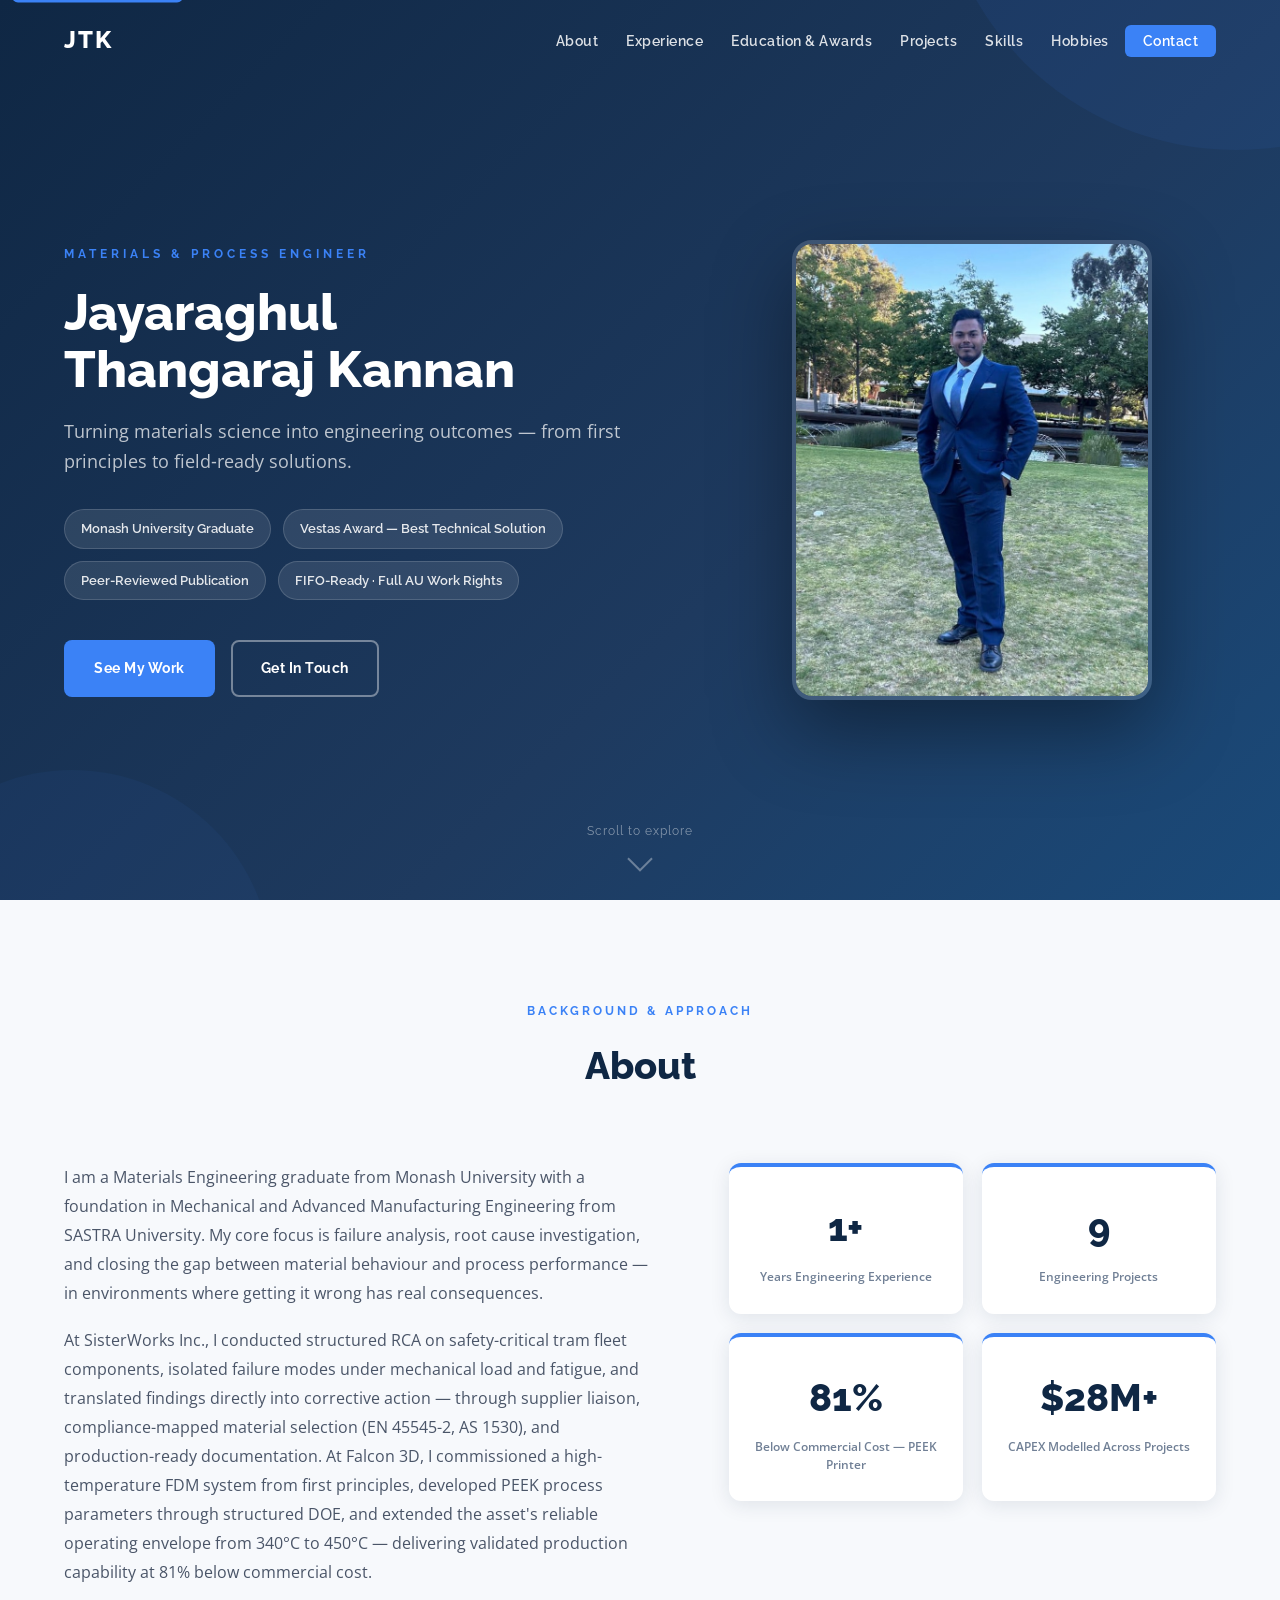
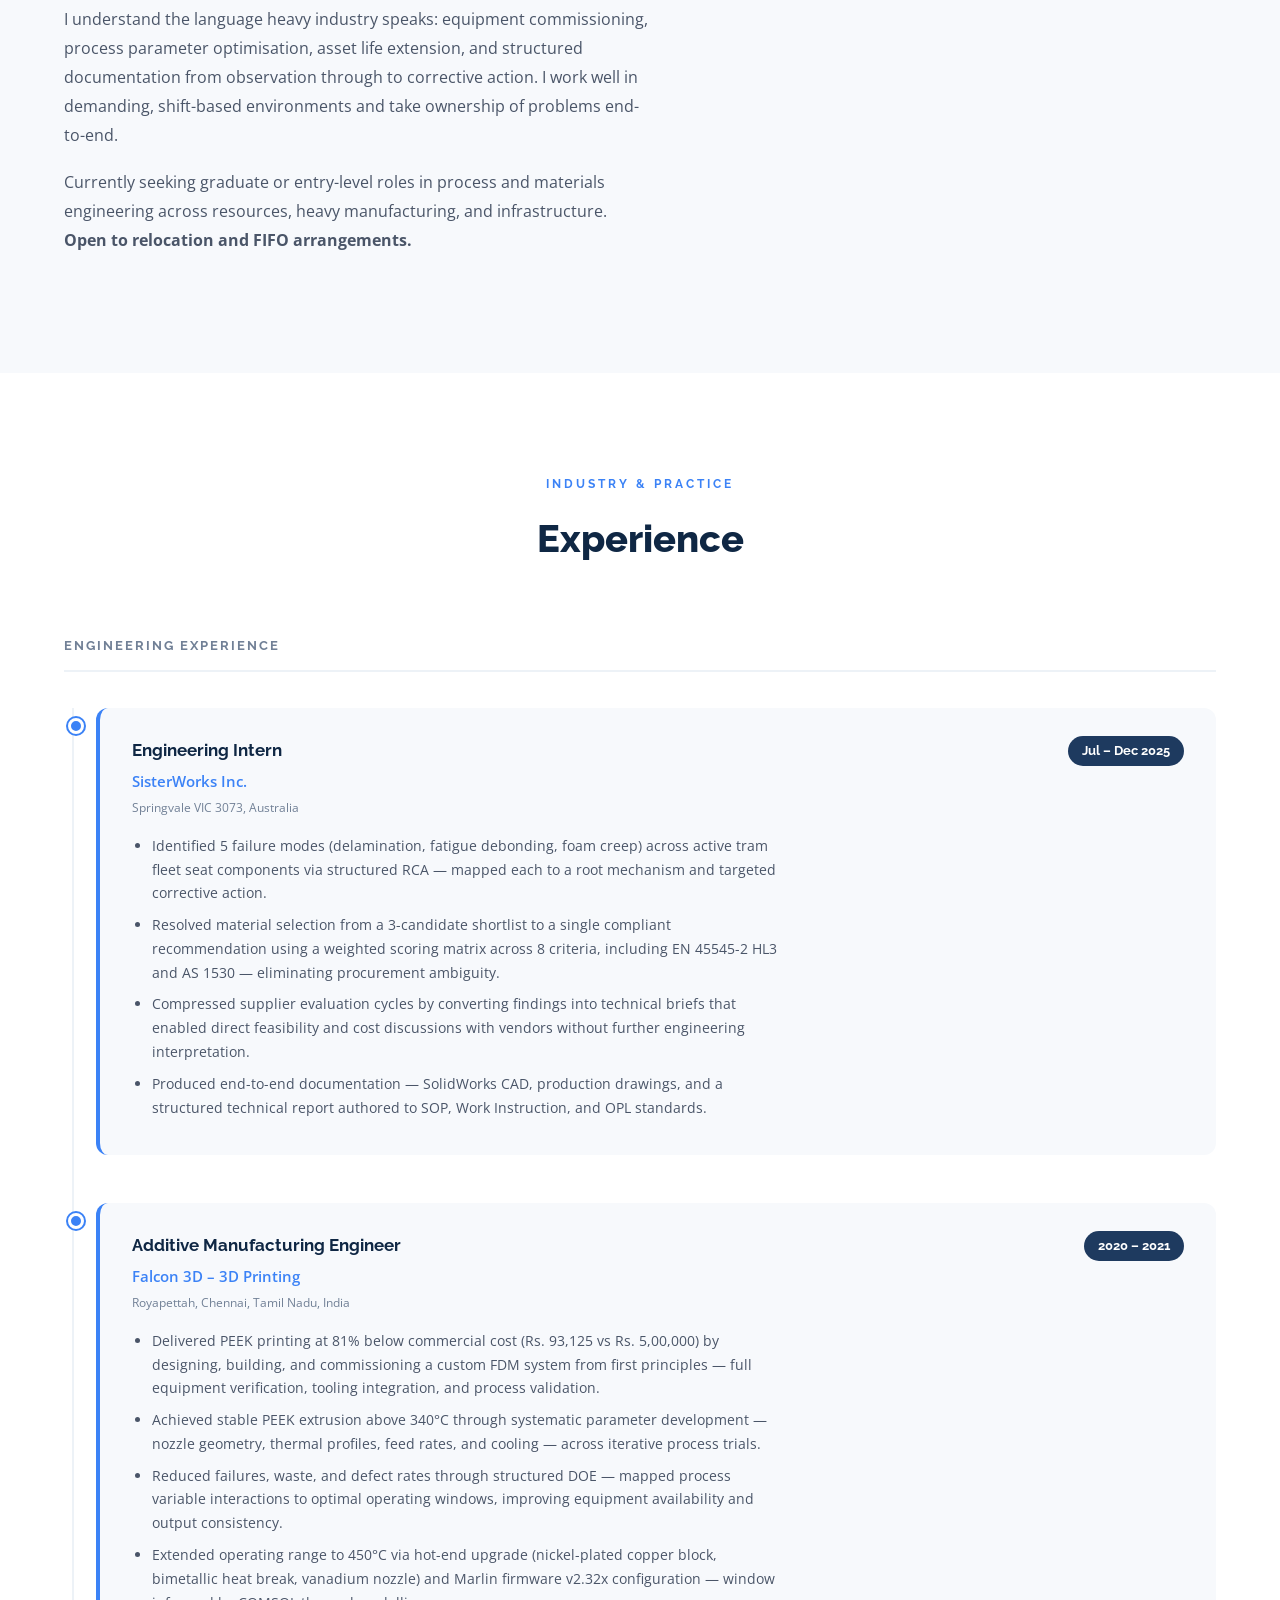
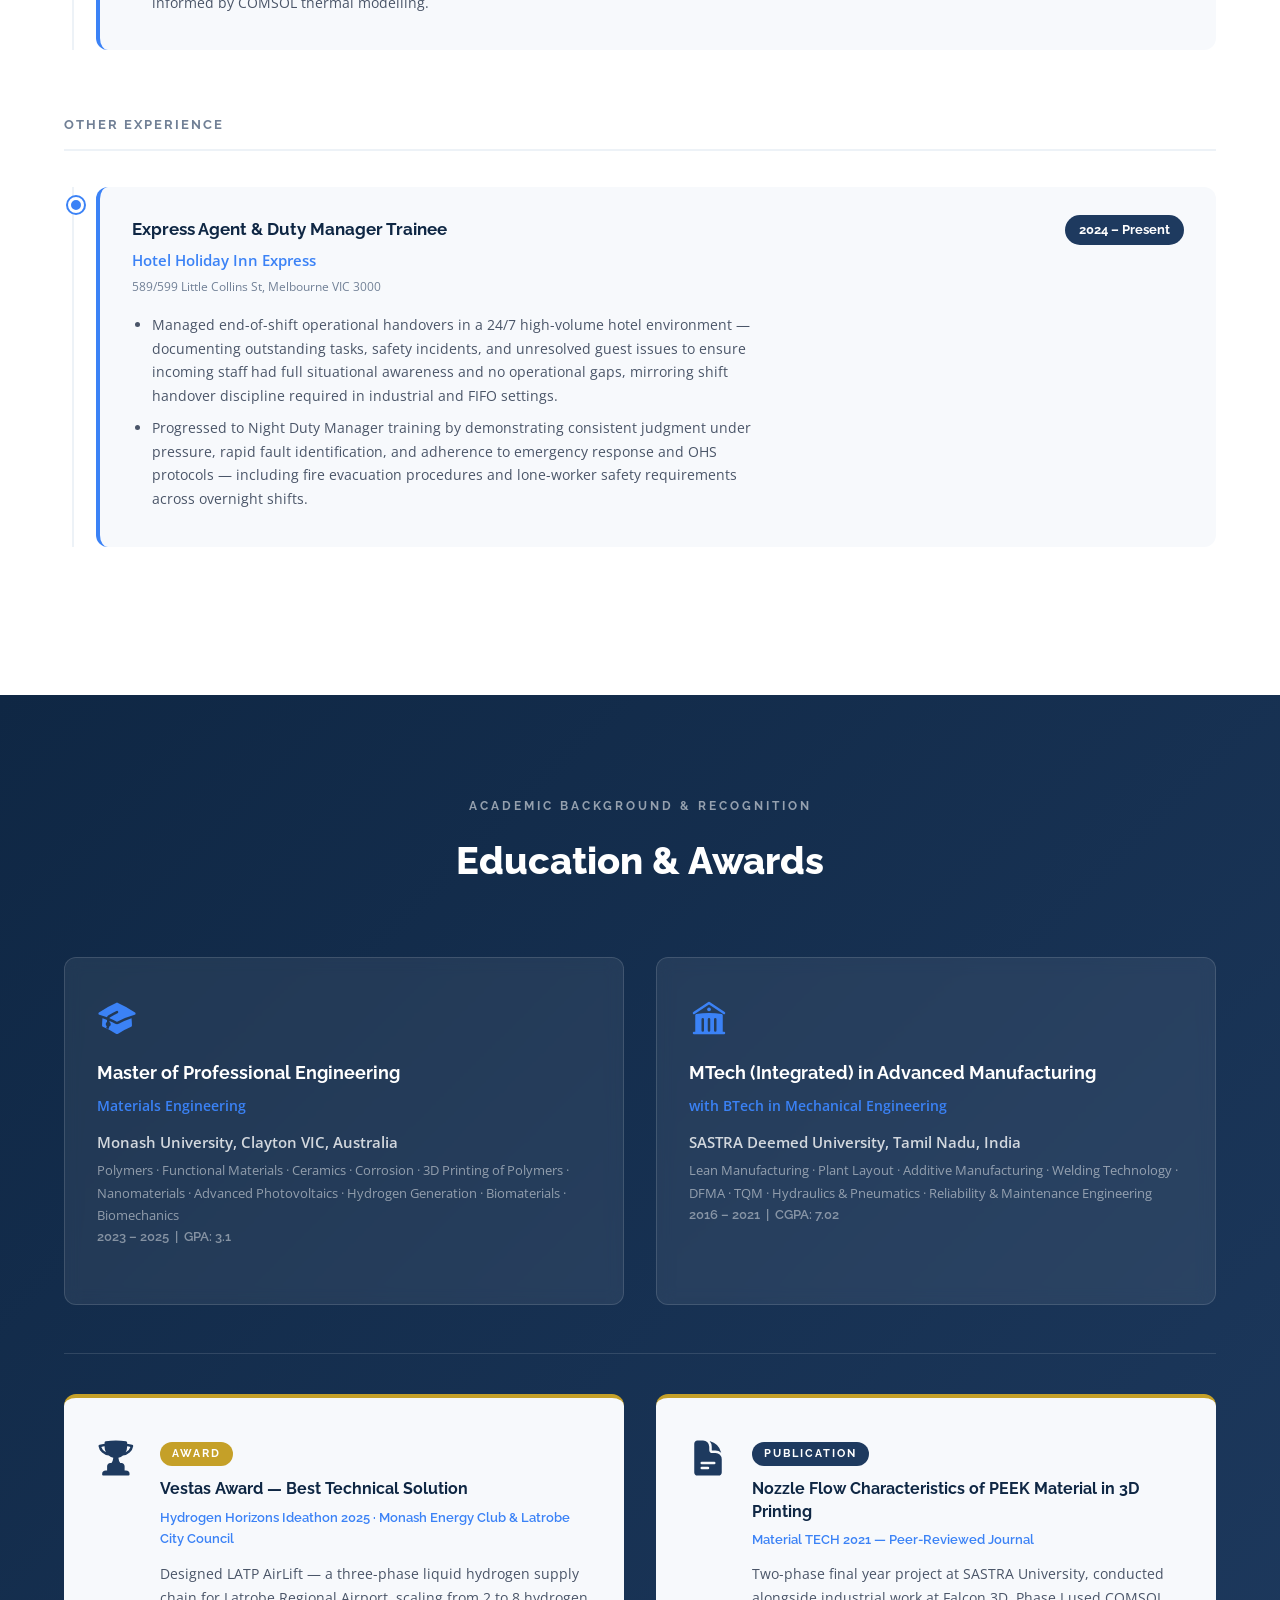
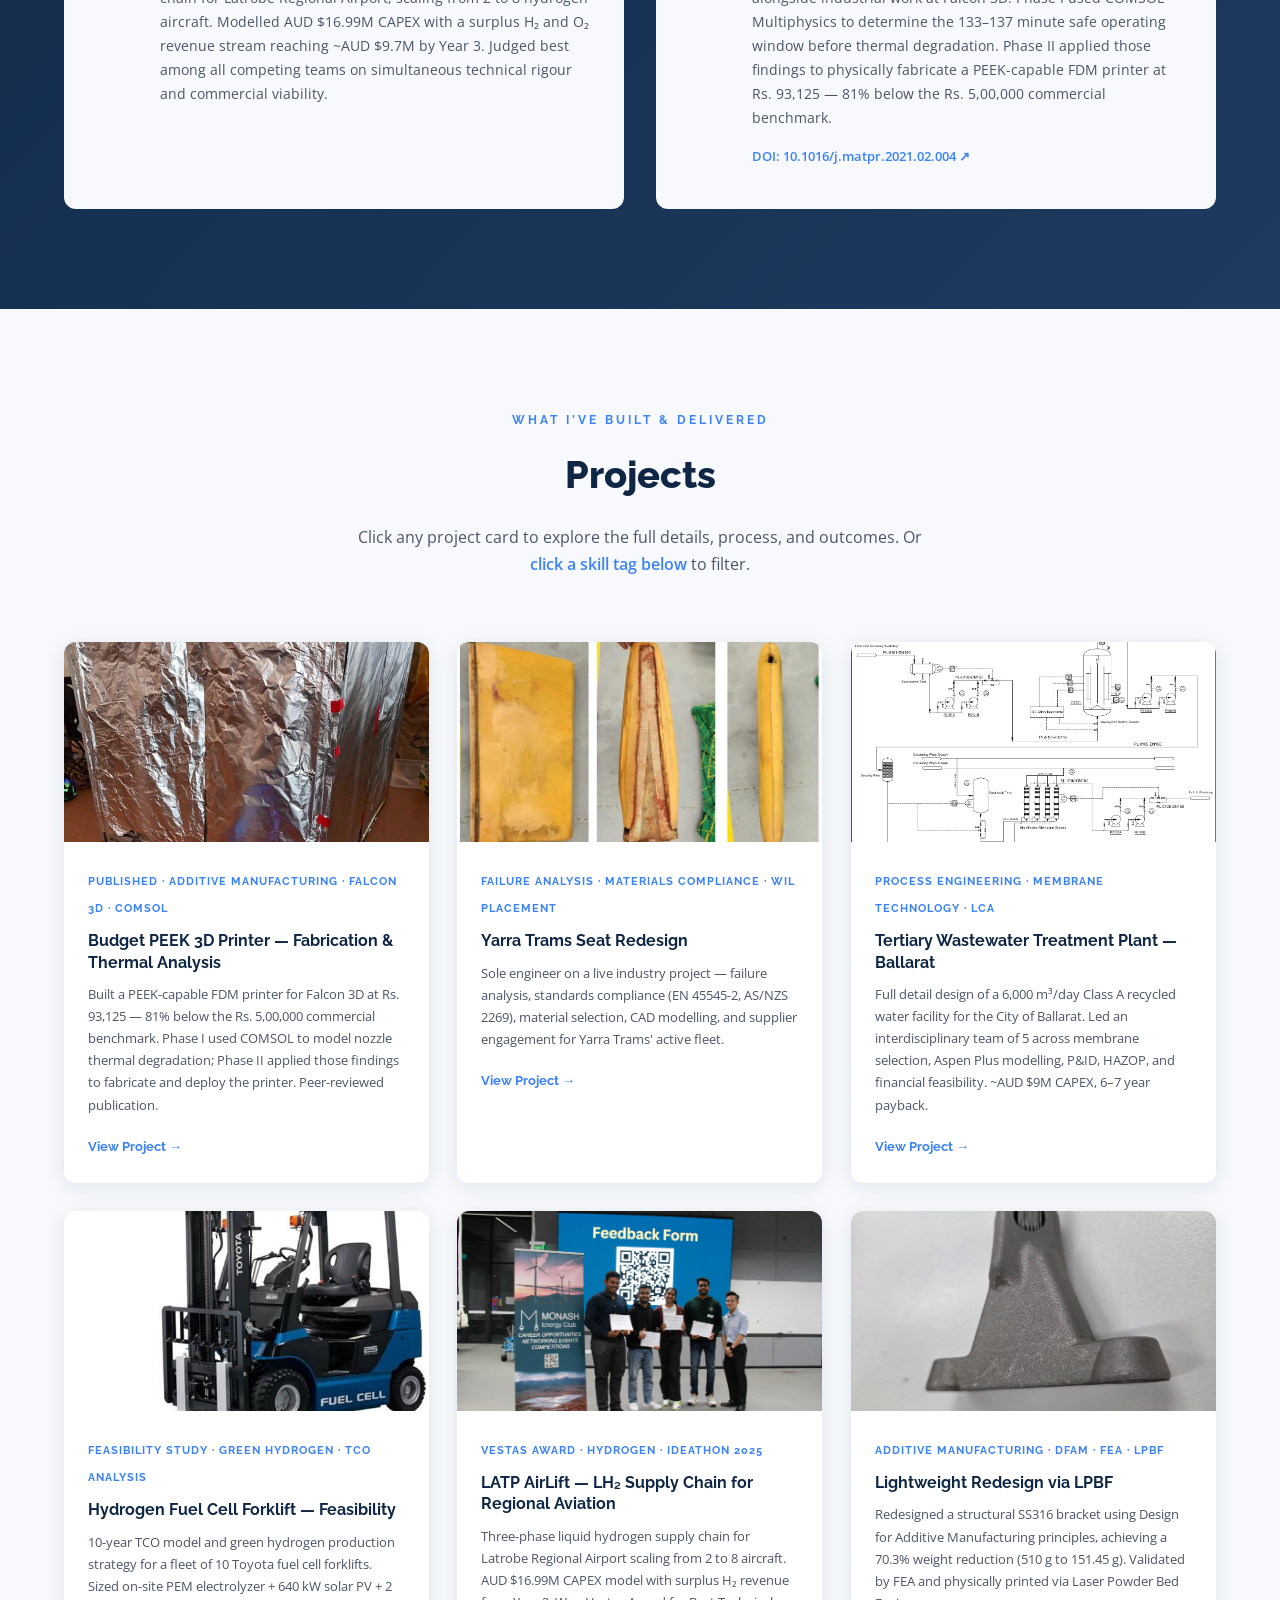
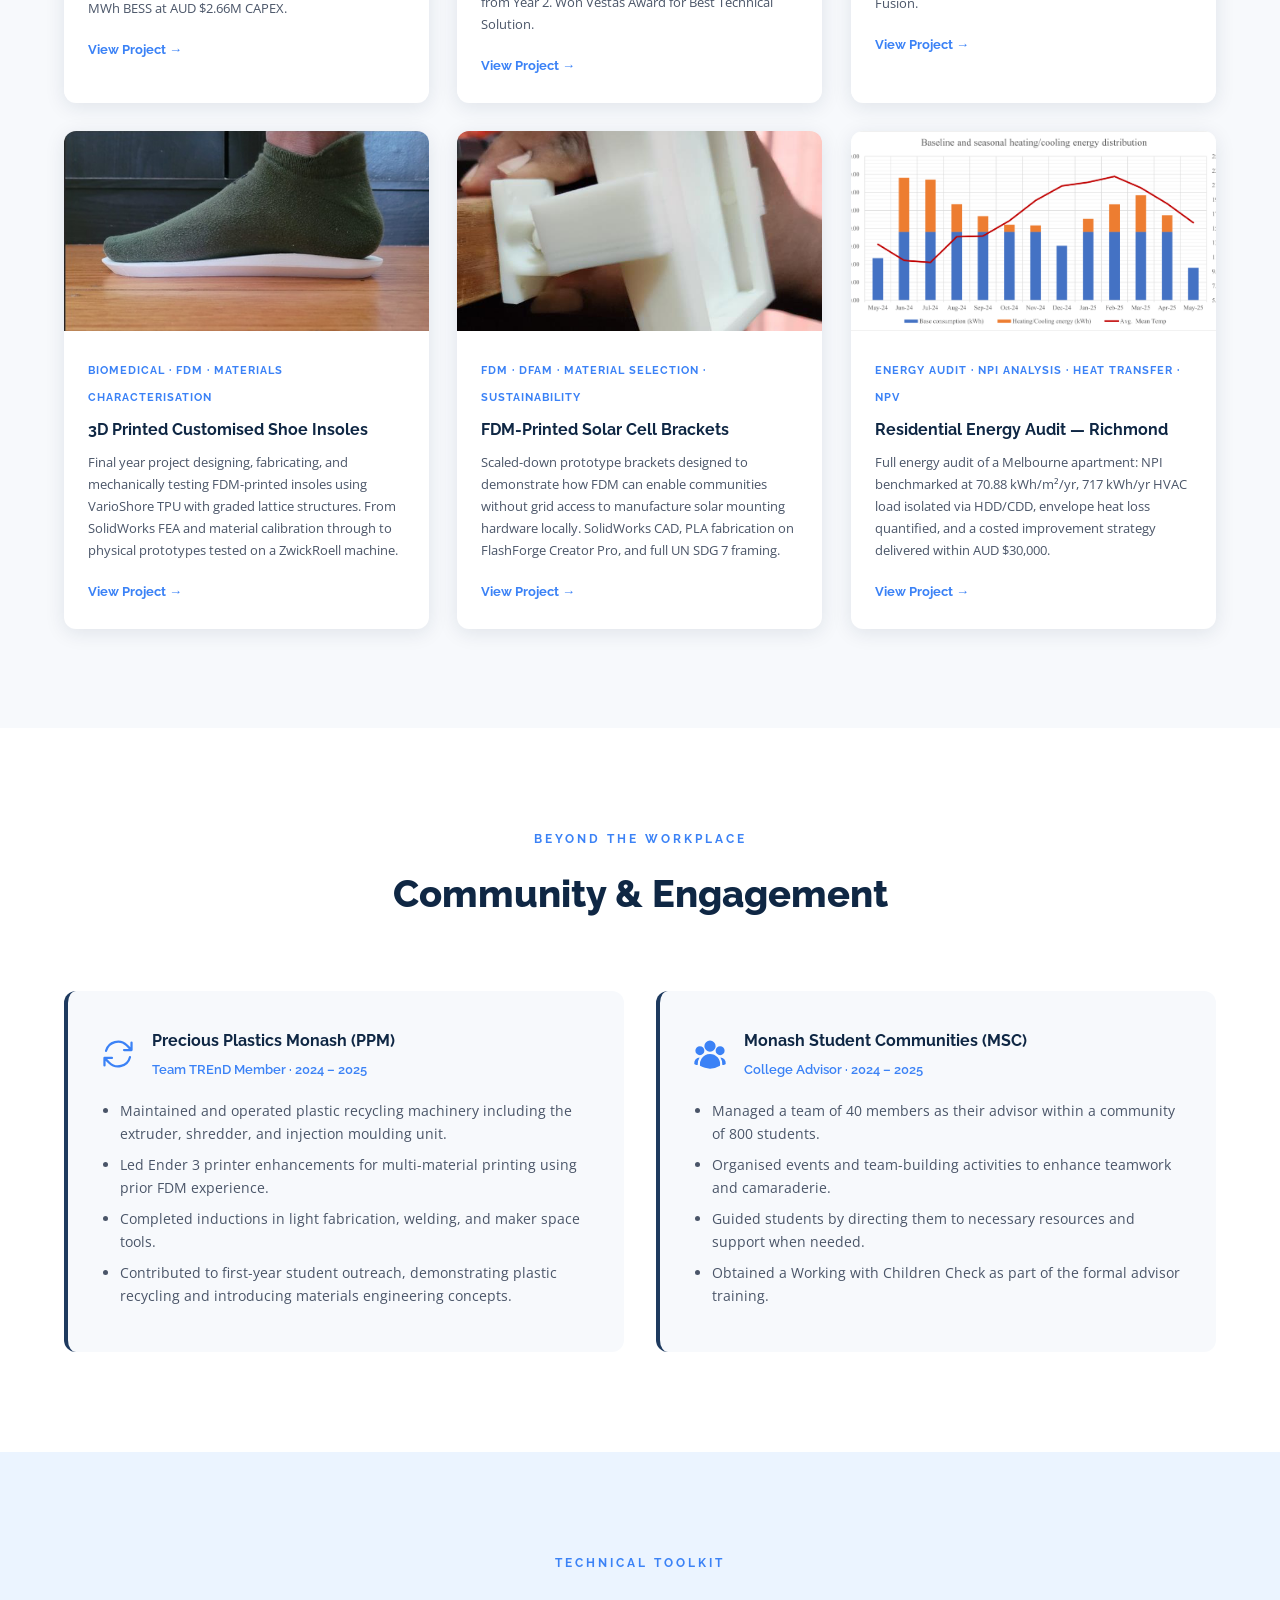
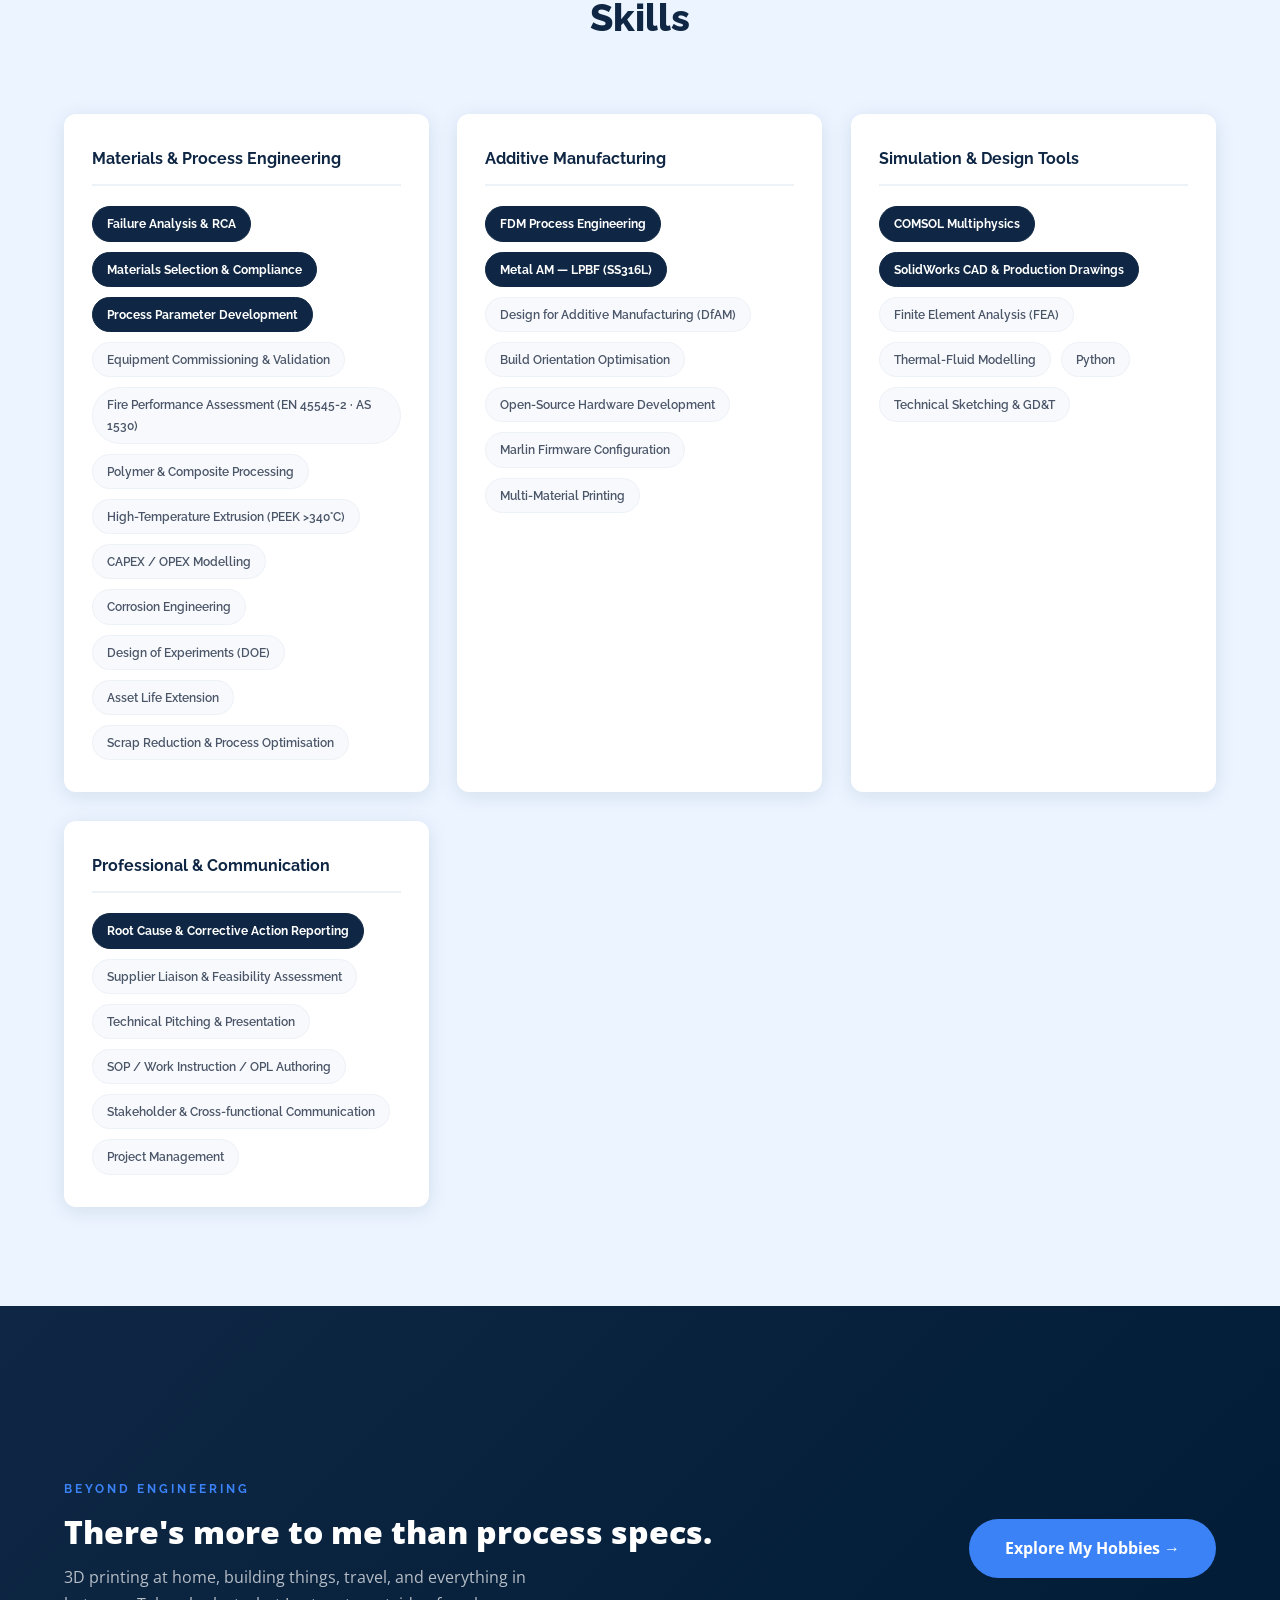
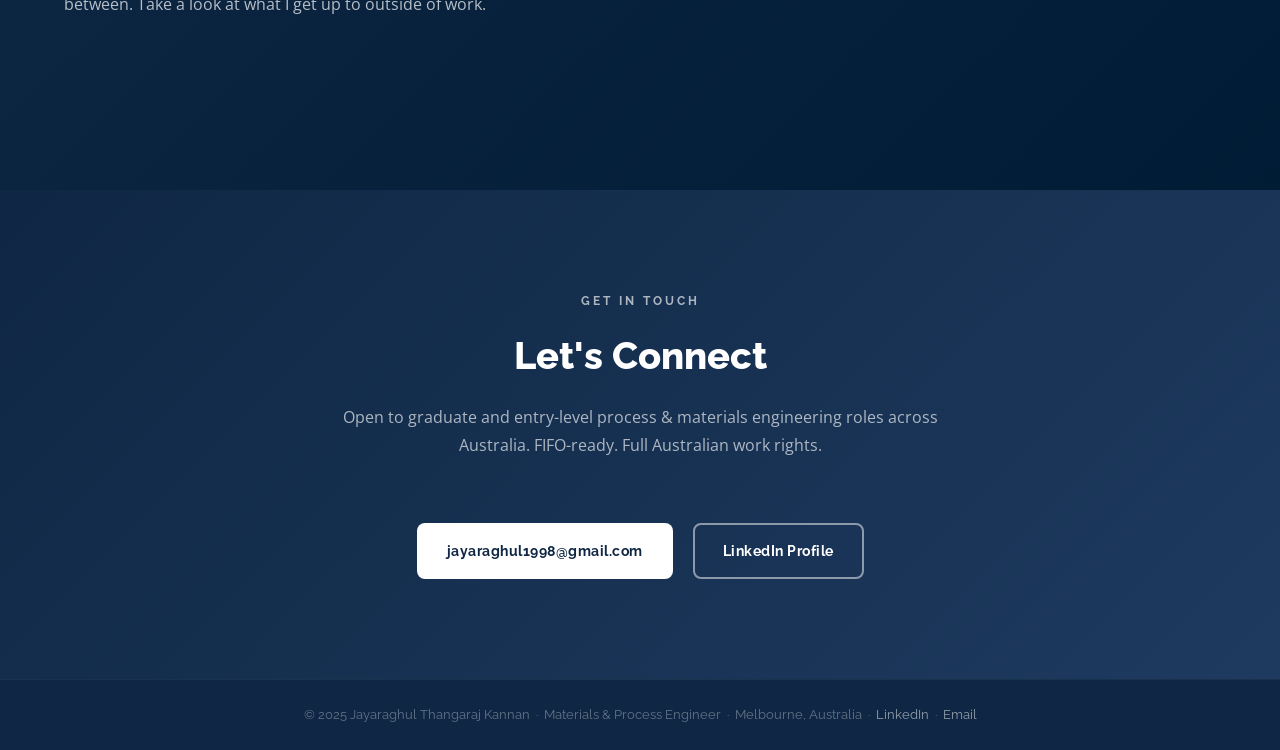
==== commit 6f30fcde: "Fix LinkedIn URL to correct profile link Co-Authored-By: Claude Sonnet 4.6 <noreply@anthropic.com>" ====
--- a/index.html
+++ b/index.html
@@ -38,7 +38,7 @@
             <div class="hero-content">
                 <p class="hero-label">Materials &amp; Process Engineer</p>
                 <h1 class="hero-name">Jayaraghul<br>Thangaraj Kannan</h1>
-                <p class="hero-tagline">Turning materials science into real&#8209;world engineering solutions — from high-temperature 3D printing to tram fleet compliance.</p>
+                <p class="hero-tagline">Turning materials science into engineering outcomes — from first principles to field&#8209;ready solutions.</p>
                 <div class="hero-highlights">
                     <span>Monash University Graduate</span>
                     <span>Vestas Award — Best Technical Solution</span>
@@ -52,7 +52,7 @@
             </div>
             <div class="hero-image">
                 <div class="image-frame">
-                    <img src="images to be used in portfolio page/Jayaraghul Formal suit.jpeg" alt="Jayaraghul Thangaraj Kannan — Materials and Process Engineer">
+                    <img src="images/profile/jayaraghul-formal-suit.jpeg" alt="Jayaraghul Thangaraj Kannan — Materials and Process Engineer">
                 </div>
             </div>
         </div>
@@ -498,14 +498,14 @@
             </div>
             <div class="contact-buttons">
                 <a href="mailto:jayaraghul1998@gmail.com" class="btn btn-white">jayaraghul1998@gmail.com</a>
-                <a href="https://linkedin.com/in/jayaraghul-kannan-59ba121a6" target="_blank" rel="noopener" class="btn btn-outline-white">LinkedIn Profile</a>
+                <a href="https://www.linkedin.com/in/jayaraghul-thangaraj-kannan/" target="_blank" rel="noopener" class="btn btn-outline-white">LinkedIn Profile</a>
             </div>
         </div>
     </section>
 
     <!-- ==================== FOOTER ==================== -->
     <footer class="footer">
-        <p>© 2025 Jayaraghul Thangaraj Kannan &nbsp;·&nbsp; Materials &amp; Process Engineer &nbsp;·&nbsp; Melbourne, Australia &nbsp;·&nbsp; <a href="https://linkedin.com/in/jayaraghul-kannan-59ba121a6" target="_blank" rel="noopener">LinkedIn</a> &nbsp;·&nbsp; <a href="mailto:jayaraghul1998@gmail.com">Email</a></p>
+        <p>© 2025 Jayaraghul Thangaraj Kannan &nbsp;·&nbsp; Materials &amp; Process Engineer &nbsp;·&nbsp; Melbourne, Australia &nbsp;·&nbsp; <a href="https://www.linkedin.com/in/jayaraghul-thangaraj-kannan/" target="_blank" rel="noopener">LinkedIn</a> &nbsp;·&nbsp; <a href="mailto:jayaraghul1998@gmail.com">Email</a></p>
     </footer>
 
     <script src="script.js"></script>
--- a/style.css
+++ b/style.css
@@ -424,14 +424,10 @@
     box-shadow: 0 0 0 3px rgba(59,130,246,0.25);
 }
 
-/* Inactive project cards — !important needed: .fade-in.visible has equal specificity
-   and appears later in the sheet, so without it .inactive opacity/transform are overridden */
-.project-card.inactive {
-    opacity: 0.15 !important;
-    transform: scale(0.96) !important;
-    pointer-events: none;
-}
-.project-card.inactive:hover { transform: scale(0.96) !important; box-shadow: var(--shadow); }
+/* Filter dimming is applied via inline styles in script.js (not a CSS class).
+   Inline styles have the highest specificity and always beat .fade-in.visible,
+   so no !important hacks are needed. The transition on .project-card handles
+   the smooth fade between states automatically. */
 
 /* Filter bar */
 .filter-bar {
